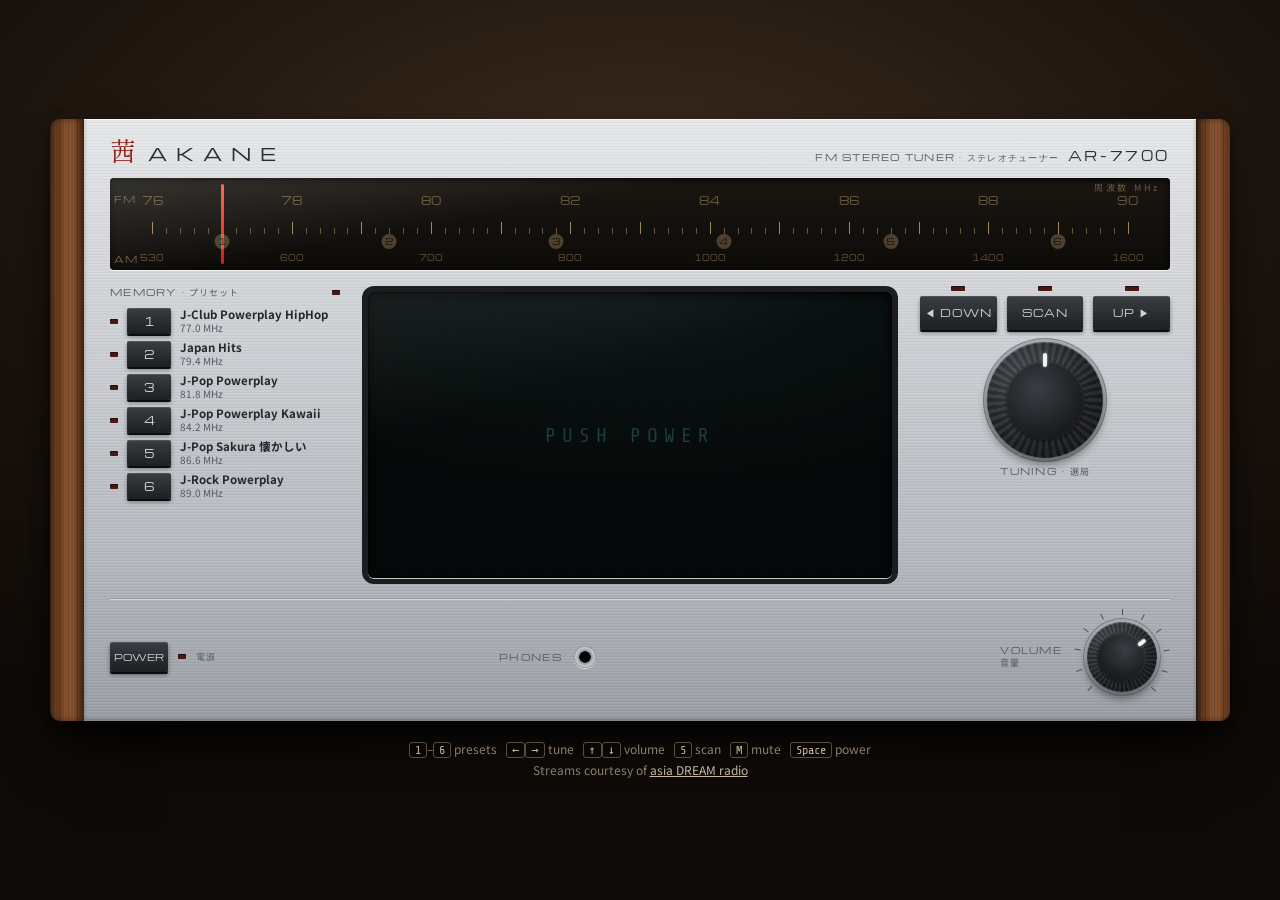
==== index.html @ 19140b1f "Akane Radio: Japanese web radio player Co-Authored-By: Claude Opus 5.5 <noreply@anthropic.com>" ====
<!doctype html>
<html lang="ja">
<head>
<meta charset="utf-8">
<meta name="viewport" content="width=device-width, initial-scale=1">
<title>茜 Akane Radio</title>
<link rel="preconnect" href="https://fonts.googleapis.com">
<link rel="preconnect" href="https://fonts.gstatic.com" crossorigin>
<link href="https://fonts.googleapis.com/css2?family=Michroma&family=Share+Tech+Mono&family=Noto+Sans+JP:wght@400;700&family=Shippori+Mincho:wght@600&display=swap" rel="stylesheet">
<style>
:root {
  --vfd: #6ff3e4;
  --vfd-dim: rgba(111, 243, 228, .13);
  --vfd-glow: 0 0 4px rgba(111, 243, 228, .85), 0 0 14px rgba(111, 243, 228, .35);
  --amber: #ffb547;
  --amber-glow: 0 0 6px rgba(255, 181, 71, .8);
  --led-red: #ff3b2f;
  --ink: #23262b;
  --ink-soft: #545a63;
  --alu-1: #d9dbde;
  --alu-2: #b7bbc1;
  --alu-3: #9a9ea5;
}
* { box-sizing: border-box; }
html, body { margin: 0; }
body {
  min-height: 100vh;
  background:
    radial-gradient(1200px 600px at 50% 20%, #3a2a1e 0%, #1b130d 55%, #0e0a07 100%);
  color: #e8e2d8;
  font-family: "Noto Sans JP", system-ui, sans-serif;
  display: flex; flex-direction: column; align-items: center; justify-content: center;
  padding: 40px 16px 28px;
  -webkit-tap-highlight-color: transparent;
}
button { font: inherit; color: inherit; }

/* ---------- Cabinet ---------- */
.receiver {
  width: 100%; max-width: 1180px;
  display: grid; grid-template-columns: 34px 1fr 34px;
  border-radius: 10px;
  box-shadow: 0 40px 60px -20px rgba(0,0,0,.8), 0 10px 18px rgba(0,0,0,.5);
}
.face, .main > *, .preset, .preset .pname { min-width: 0; }
.cheek {
  background:
    repeating-linear-gradient(90deg, rgba(0,0,0,.18) 0 1px, transparent 1px 5px, rgba(255,220,170,.05) 5px 6px, transparent 6px 9px),
    linear-gradient(90deg, #4a2a16, #7a4726 40%, #8b5530 55%, #5b331b);
}
.cheek.left  { border-radius: 10px 0 0 10px; box-shadow: inset -3px 0 6px rgba(0,0,0,.45); }
.cheek.right { border-radius: 0 10px 10px 0; box-shadow: inset 3px 0 6px rgba(0,0,0,.45); }

.face {
  position: relative;
  padding: 18px 26px 16px;
  color: var(--ink);
  background:
    repeating-linear-gradient(0deg, rgba(255,255,255,.07) 0 1px, rgba(0,0,0,.035) 1px 2px, transparent 2px 3px),
    linear-gradient(180deg, #e6e8ea 0%, var(--alu-1) 18%, var(--alu-2) 70%, var(--alu-3) 100%);
  box-shadow: inset 0 1px 0 rgba(255,255,255,.8), inset 0 -2px 4px rgba(0,0,0,.25);
}
.label { font-family: Michroma, sans-serif; font-size: 9px; letter-spacing: .14em; text-transform: uppercase; color: var(--ink-soft); }
.jp { font-family: "Noto Sans JP", sans-serif; letter-spacing: .1em; }

.top { display: flex; align-items: baseline; justify-content: space-between; gap: 16px; margin-bottom: 12px; }
.brand { display: flex; align-items: baseline; gap: 12px; }
.brand .kanji { font-family: "Shippori Mincho", serif; font-size: 26px; color: #8e1d1d; line-height: 1; }
.brand .name { font-family: Michroma, sans-serif; font-size: 18px; letter-spacing: .5em; color: #2a2d31; }
.model { text-align: right; }
.model b { font-family: Michroma, sans-serif; font-size: 13px; letter-spacing: .2em; color: #2a2d31; font-weight: 400; }

/* ---------- Analog dial (Sansui-style backlit glass) ---------- */
.dial {
  position: relative; height: 92px; border-radius: 4px; overflow: hidden;
  background: linear-gradient(180deg, #1a1712, #0d0b08);
  box-shadow: inset 0 2px 6px rgba(0,0,0,.9), 0 1px 0 rgba(255,255,255,.7);
  transition: background .8s;
}
.on .dial {
  background:
    radial-gradient(120% 140% at 50% 120%, rgba(255,190,90,.55), transparent 60%),
    linear-gradient(180deg, #4b3410, #2b1d08);
}
.dial::after { /* glass reflection */
  content: ""; position: absolute; inset: 0; pointer-events: none;
  background: linear-gradient(170deg, rgba(255,255,255,.13) 0%, rgba(255,255,255,0) 38%);
}
.scale { position: absolute; left: 4%; right: 4%; }
.scale.fm { top: 14px; height: 42px; }
.scale.am { top: 74px; height: 14px; }
.tick { position: absolute; bottom: 0; width: 1px; background: rgba(255,214,150,.35); transition: background .8s; }
.tick.major { background: rgba(255,214,150,.6); }
.num { position: absolute; top: 0; transform: translateX(-50%); font-family: Michroma, sans-serif; font-size: 11px; color: rgba(255,214,150,.35); transition: color .8s, text-shadow .8s; }
.on .num { color: #ffd896; text-shadow: 0 0 6px rgba(255,180,80,.6); }
.on .tick { background: rgba(255,214,150,.55); }
.on .tick.major { background: #ffd896; }
.scale.am .num { font-size: 8px; top: 0; }
.unit { position: absolute; left: -38px; top: 1px; font-family: Michroma, sans-serif; font-size: 9px; letter-spacing: .1em; color: rgba(255,214,150,.4); }
.on .unit { color: #ffcf80; }
.marker {
  position: absolute; bottom: 21px; transform: translateX(-50%);
  width: 15px; height: 15px; border-radius: 50%;
  font: 9px/15px Michroma, sans-serif; text-align: center;
  color: rgba(0,0,0,.7); background: rgba(255,214,150,.25); transition: background .4s;
  cursor: pointer; border: 0; padding: 0;
}
.on .marker { background: #ffcf80; }
.on .marker.active { background: #fff1d6; box-shadow: 0 0 8px #ffcf80; }
.needle {
  position: absolute; top: 6px; bottom: 6px; width: 3px; margin-left: -1.5px;
  background: linear-gradient(#ff5a3c, #d31f12); border-radius: 2px;
  box-shadow: 0 0 6px rgba(255,60,30,.0);
  transition: left 900ms cubic-bezier(.45,.05,.2,1), box-shadow .8s;
}
.on .needle { box-shadow: 0 0 10px rgba(255,60,30,.8); }
.dial-tag { position: absolute; right: 10px; top: 3px; font-size: 9px; color: rgba(255,214,150,.35); letter-spacing: .3em; }
.on .dial-tag { color: #ffcf80; }

/* ---------- Main row ---------- */
.main {
  display: grid; grid-template-columns: 230px 1fr 250px; gap: 22px;
  margin-top: 16px; align-items: stretch;
}

/* Presets (Carver-style LED column) */
.presets { display: flex; flex-direction: column; gap: 7px; }
.presets-head { display: flex; justify-content: space-between; align-items: center; margin-bottom: 2px; }
.preset { display: grid; grid-template-columns: 8px 44px 1fr; align-items: center; gap: 9px; cursor: pointer; background: none; border: 0; padding: 0; text-align: left; }
.led { width: 8px; height: 5px; border-radius: 1px; background: #4a1714; box-shadow: inset 0 1px 1px rgba(0,0,0,.6); transition: background .2s, box-shadow .2s; }
.led.lit { background: var(--led-red); box-shadow: 0 0 6px var(--led-red), 0 0 1px #fff inset; }
.led.green.lit { background: #7dff5a; box-shadow: 0 0 6px #7dff5a; }
.key {
  height: 26px; border-radius: 2px;
  background: linear-gradient(180deg, #3a3d42, #1d1f22);
  box-shadow: 0 2px 0 #0b0c0d, 0 3px 4px rgba(0,0,0,.4), inset 0 1px 0 rgba(255,255,255,.12);
  color: #cfd3d8; font: 11px/26px Michroma, sans-serif; text-align: center;
  transition: transform .06s, box-shadow .06s;
}
.preset:active .key, .key.pressed { transform: translateY(2px); box-shadow: 0 0 0 #0b0c0d, 0 1px 2px rgba(0,0,0,.4), inset 0 1px 0 rgba(255,255,255,.08); }
.preset:focus-visible .key, .key:focus-visible, .knob:focus-visible { outline: 2px solid #8e1d1d; outline-offset: 2px; }
.preset .pname { font-size: 11.5px; line-height: 1.2; color: #24272b; font-weight: 700; white-space: nowrap; overflow: hidden; text-overflow: ellipsis; }
.preset .pnow { display: block; font-weight: 400; font-size: 10px; color: var(--ink-soft); white-space: nowrap; overflow: hidden; text-overflow: ellipsis; }

/* VFD window */
.vfd {
  position: relative; border-radius: 6px; padding: 14px 16px 12px;
  background: radial-gradient(130% 100% at 50% 0%, #0c1716 0%, #050909 70%);
  box-shadow: inset 0 0 0 1px #000, inset 0 3px 10px rgba(0,0,0,.9), 0 1px 0 rgba(255,255,255,.75), 0 0 0 6px #1b1d20;
  margin: 6px;
  color: var(--vfd);
  font-family: "Share Tech Mono", "Noto Sans JP", monospace;
  display: grid; grid-template-columns: 1fr 132px; grid-template-rows: auto auto auto auto 1fr; column-gap: 16px;
  min-height: 268px; overflow: hidden;
}
.vfd::before { /* VFD mesh grid */
  content: ""; position: absolute; inset: 0; pointer-events: none; z-index: 2;
  background-image: radial-gradient(rgba(0,0,0,.35) 0.6px, transparent 0.8px);
  background-size: 3px 3px; opacity: .6;
}
.vfd::after { /* smoked glass glare */
  content: ""; position: absolute; inset: 0; pointer-events: none; z-index: 3;
  background: linear-gradient(165deg, rgba(255,255,255,.07), rgba(255,255,255,0) 35%);
}
.glow { text-shadow: var(--vfd-glow); }
.off .vfd .lit-on { opacity: 0; }
.vfd .lit-on { transition: opacity .5s; }

.freq-row { grid-column: 1; display: flex; align-items: flex-end; gap: 10px; }
.band { font-size: 18px; color: var(--amber); text-shadow: var(--amber-glow); margin-bottom: 7px; }
.freq { font-size: 54px; line-height: .9; letter-spacing: -.04em; }
.mhz { font-size: 16px; margin-bottom: 7px; }
.indicators { grid-column: 2; grid-row: 1; display: grid; grid-template-columns: 1fr 1fr; gap: 4px 8px; align-content: start; font-size: 11px; }
.ind { color: var(--vfd-dim); letter-spacing: .1em; transition: color .3s, text-shadow .3s; }
.ind.on { color: var(--vfd); text-shadow: var(--vfd-glow); }
.ind.amber.on { color: var(--amber); text-shadow: var(--amber-glow); }

.station { grid-column: 1; margin-top: 10px; font-size: 15px; color: var(--amber); text-shadow: var(--amber-glow); white-space: nowrap; overflow: hidden; text-overflow: ellipsis; }
.line { grid-column: 1; overflow: hidden; white-space: nowrap; position: relative; }
.line span { display: inline-block; padding-right: 0; }
.line.scroll span { animation: marquee var(--dur, 12s) linear infinite; padding-right: 60px; }
@keyframes marquee { 0%, 12% { transform: translateX(0); } 88%, 100% { transform: translateX(var(--dist)); } }
.artist { margin-top: 8px; font-size: 24px; line-height: 1.25; }
.title { font-size: 18px; line-height: 1.3; opacity: .9; }
.swap { animation: swap .6s ease-out; }
@keyframes swap { 0% { opacity: 0; filter: blur(2px); } 100% { opacity: 1; filter: none; } }

.art {
  grid-column: 2; grid-row: 2 / span 3; align-self: start; margin-top: 8px;
  width: 132px; height: 132px; border-radius: 3px; position: relative; overflow: hidden;
  background: #071010; box-shadow: 0 0 0 1px rgba(111,243,228,.25), 0 0 18px rgba(111,243,228,.12);
}
.art img { width: 100%; height: 100%; object-fit: cover; display: block; opacity: 0; transition: opacity .6s; filter: saturate(.92) contrast(1.02); }
.art img.show { opacity: .95; }
.art .ph { position: absolute; inset: 0; display: grid; place-items: center; font-size: 56px; color: var(--vfd-dim); }
.art .ph small { display: block; font-size: 10px; letter-spacing: .3em; text-align: center; }

.bottom-row { grid-column: 1 / span 2; align-self: end; display: grid; grid-template-columns: 1fr auto; gap: 14px; align-items: end; margin-top: 10px; }
.progress { display: flex; align-items: center; gap: 10px; font-size: 13px; }
.bar { flex: 1; height: 5px; position: relative; background: repeating-linear-gradient(90deg, var(--vfd-dim) 0 6px, transparent 6px 8px); }
.bar i { position: absolute; left: 0; top: 0; bottom: 0; width: 0; background: repeating-linear-gradient(90deg, var(--vfd) 0 6px, transparent 6px 8px); filter: drop-shadow(0 0 3px rgba(111,243,228,.8)); transition: width 1s linear; }
canvas.spectrum { width: 100%; height: 38px; display: block; margin-top: 8px; }
.signal { display: flex; flex-direction: column; align-items: flex-start; gap: 3px; font-size: 10px; letter-spacing: .1em; }
.ladder { display: flex; gap: 3px; align-items: flex-end; }
.ladder b { width: 7px; background: var(--vfd-dim); display: block; transition: background .08s; }
.ladder b.on { background: var(--vfd); box-shadow: 0 0 5px rgba(111,243,228,.8); }
.ladder b.on.hot { background: var(--amber); box-shadow: var(--amber-glow); }
.push { position: absolute; inset: 0; display: grid; place-items: center; z-index: 1; font-size: 20px; letter-spacing: .3em; color: rgba(111,243,228,.22); pointer-events: none; transition: opacity .4s; }
.on .push { opacity: 0; }
.off .push { animation: blink 2.4s steps(2) infinite; }
@keyframes blink { 50% { color: rgba(111,243,228,.08); } }

/* Controls */
.controls { display: grid; grid-template-columns: 1fr 1fr; grid-template-rows: auto 1fr; gap: 12px 14px; }
.btns { grid-column: 1 / span 2; display: grid; grid-template-columns: repeat(3, 1fr); gap: 10px; }
.sq { display: flex; flex-direction: column; gap: 5px; align-items: center; }
.sq .key { width: 100%; height: 34px; line-height: 34px; font-size: 10px; letter-spacing: .1em; cursor: pointer; border: 0; padding: 0; }
.sq .led { width: 14px; }
.knob-wrap { display: flex; flex-direction: column; align-items: center; gap: 7px; }
.knob-wrap.tune { grid-column: 1 / span 2; }
.knob {
  position: relative; border-radius: 50%; cursor: grab; touch-action: none; user-select: none;
  background: radial-gradient(circle at 35% 30%, #4b4f55, #1d1f22 60%, #0e0f11);
  box-shadow: 0 6px 10px rgba(0,0,0,.45), 0 0 0 3px #a9adb3, 0 0 0 4px #7d8187, inset 0 1px 1px rgba(255,255,255,.2);
}
.knob:active { cursor: grabbing; }
.knob .grip { position: absolute; inset: 0; border-radius: 50%; background: repeating-conic-gradient(rgba(255,255,255,.06) 0 4deg, rgba(0,0,0,.12) 4deg 8deg); }
.knob .cap { position: absolute; inset: 16%; border-radius: 50%; background: radial-gradient(circle at 40% 35%, #3a3e44, #191b1e 70%); box-shadow: inset 0 1px 2px rgba(255,255,255,.12), 0 1px 3px rgba(0,0,0,.6); }
.knob .dot { position: absolute; left: 50%; top: 9%; width: 4px; height: 12%; margin-left: -2px; border-radius: 2px; background: #f2f2f2; box-shadow: 0 0 3px rgba(255,255,255,.5); }
.knob .rot { position: absolute; inset: 0; transition: transform .08s linear; }
.knob.big { width: 116px; height: 116px; }
.knob.small { width: 70px; height: 70px; }
.vol-scale { position: relative; width: 96px; height: 96px; display: grid; place-items: center; }
.vol-scale i { position: absolute; left: 50%; top: 0; width: 1px; height: 6px; background: #4a4e55; transform-origin: 0 48px; }

/* Footer */
.bottom { display: flex; justify-content: space-between; align-items: center; gap: 16px; margin-top: 14px; padding-top: 10px; border-top: 1px solid rgba(0,0,0,.12); box-shadow: 0 1px 0 rgba(255,255,255,.5) inset; }
.power { display: flex; align-items: center; gap: 10px; cursor: pointer; background: none; border: 0; padding: 0; }
.power .key { width: 58px; height: 30px; line-height: 30px; font-size: 9px; }
.jack { width: 22px; height: 22px; border-radius: 50%; background: radial-gradient(circle, #000 35%, #8d9197 38%, #c9ccd0 60%, #8d9197 70%); box-shadow: 0 1px 0 rgba(255,255,255,.6); }
.foot-mid { display: flex; align-items: center; gap: 12px; }
.hint { margin-top: 18px; font-size: 12px; color: #8c7f6e; text-align: center; line-height: 1.7; }
.hint kbd { font-family: "Share Tech Mono", monospace; border: 1px solid #5a4d3e; border-radius: 3px; padding: 0 5px; color: #c9b9a2; }
.hint a { color: #c9b9a2; }

/* ---------- Narrow screens ---------- */
@media (max-width: 920px) {
  body { padding: 20px 10px; justify-content: flex-start; }
  .receiver { grid-template-columns: 14px 1fr 14px; }
  .face { padding: 14px 14px 12px; }
  .brand .name { font-size: 14px; letter-spacing: .3em; }
  .model .label { display: none; }
  .main { grid-template-columns: 1fr; gap: 16px; }
  .vfd { order: -1; grid-template-columns: 1fr 96px; min-height: 0; }
  .art { width: 96px; height: 96px; }
  .freq { font-size: 42px; }
  .artist { font-size: 20px; }
  .title { font-size: 16px; }
  .presets { display: grid; grid-template-columns: 1fr 1fr; gap: 8px 14px; }
  .presets-head { grid-column: 1 / -1; }
  .preset { grid-template-columns: 8px 34px 1fr; }
  .controls { grid-template-columns: 1fr 1fr 1fr; grid-template-rows: auto; align-items: center; }
  .btns { grid-column: 1 / -1; }
  .knob-wrap.tune { grid-column: auto / span 2; }
  .scale.am, .dial-tag, .unit { display: none; }
  .dial { height: 66px; }
  .num { font-size: 9px; }
  .bottom .label.wide { display: none; }
}
@media (max-width: 480px) {
  .indicators { grid-template-columns: 1fr; }
  .vfd { grid-template-columns: 1fr 78px; padding: 12px; }
  .art { width: 78px; height: 78px; }
  .freq { font-size: 36px; }
  .presets { grid-template-columns: 1fr; }
}
@media (prefers-reduced-motion: reduce) {
  .needle, .knob .rot { transition: none; }
  .line.scroll span { animation: none; }
}
</style>
</head>
<body>
<div class="receiver off" id="rx">
  <div class="cheek left"></div>
  <div class="face">
    <header class="top">
      <div class="brand"><span class="kanji">茜</span><span class="name">AKANE</span></div>
      <div class="model"><span class="label">FM Stereo Tuner · ステレオチューナー &nbsp;</span><b>AR-7700</b></div>
    </header>

    <div class="dial" id="dial">
      <div class="scale fm" id="fmScale"><span class="unit">FM</span></div>
      <div class="scale am" id="amScale"><span class="unit">AM</span></div>
      <div class="needle" id="needle" style="left:4%"></div>
      <div class="dial-tag jp">周波数 MHz</div>
    </div>

    <div class="main">
      <section class="presets" aria-label="Station presets">
        <div class="presets-head"><span class="label">Memory · <span class="jp">プリセット</span></span><span class="led green" id="memLed"></span></div>
        <div id="presetList" style="display:contents"></div>
      </section>

      <section class="vfd" aria-live="polite">
        <div class="push">PUSH POWER</div>
        <div class="freq-row lit-on">
          <span class="band">FM</span>
          <span class="freq glow" id="freq">--.-</span>
          <span class="mhz glow">MHz</span>
        </div>
        <div class="indicators lit-on">
          <span class="ind" id="indStereo">STEREO</span>
          <span class="ind" id="indTuned">TUNED</span>
          <span class="ind amber" id="indScan">SCAN</span>
          <span class="ind amber" id="indMute">MUTE</span>
        </div>
        <div class="station lit-on" id="stName">&nbsp;</div>
        <div class="line artist glow lit-on" id="artist"><span>&nbsp;</span></div>
        <div class="line title glow lit-on" id="title"><span>&nbsp;</span></div>
        <div class="art lit-on" id="art"><div class="ph glow" id="artPh"><div>♪<small>NO ART</small></div></div><img id="artImg" alt=""></div>
        <div class="bottom-row lit-on">
          <div>
            <div class="progress glow"><span id="tPos">0:00</span><span class="bar"><i id="bar"></i></span><span id="tLen">0:00</span></div>
            <canvas class="spectrum" id="spec"></canvas>
          </div>
          <div class="signal glow"><span>SIGNAL</span><div class="ladder" id="ladder"></div></div>
        </div>
      </section>

      <section class="controls">
        <div class="btns">
          <div class="sq"><span class="led" id="ledDown"></span><button class="key" id="btnDown" aria-label="Tune down">◀ DOWN</button></div>
          <div class="sq"><span class="led" id="ledScan"></span><button class="key" id="btnScan" aria-label="Auto scan">SCAN</button></div>
          <div class="sq"><span class="led" id="ledUp"></span><button class="key" id="btnUp" aria-label="Tune up">UP ▶</button></div>
        </div>
        <div class="knob-wrap tune">
          <div class="knob big" id="tuneKnob" tabindex="0" role="slider" aria-label="Tuning"><div class="rot"><div class="grip"></div><div class="cap"></div><div class="dot"></div></div></div>
          <span class="label">Tuning · <span class="jp">選局</span></span>
        </div>
      </section>
    </div>

    <footer class="bottom">
      <button class="power" id="btnPower" aria-label="Power"><span class="key">POWER</span><span class="led" id="ledPower"></span><span class="label">電源</span></button>
      <div class="foot-mid">
        <span class="label wide">Phones</span><span class="jack"></span>
        <span class="label wide" id="listeners" style="min-width:110px"></span>
      </div>
      <div class="knob-wrap" style="flex-direction:row;gap:12px">
        <span class="label">Volume<br><span class="jp">音量</span></span>
        <div class="vol-scale" id="volScale">
          <div class="knob small" id="volKnob" tabindex="0" role="slider" aria-label="Volume" aria-valuemin="0" aria-valuemax="100"><div class="rot"><div class="grip"></div><div class="cap"></div><div class="dot"></div></div></div>
        </div>
      </div>
    </footer>
  </div>
  <div class="cheek right"></div>
</div>
<p class="hint">
  <kbd>1</kbd>–<kbd>6</kbd> presets &nbsp; <kbd>←</kbd><kbd>→</kbd> tune &nbsp; <kbd>↑</kbd><kbd>↓</kbd> volume &nbsp; <kbd>S</kbd> scan &nbsp; <kbd>M</kbd> mute &nbsp; <kbd>Space</kbd> power<br>
  Streams courtesy of <a href="https://asiadreamradio.com" target="_blank" rel="noopener">asia DREAM radio</a>
</p>

<script src="stations.js"></script>
<script>
(() => {
  const STATIONS = window.STATIONS || [];
  const $ = id => document.getElementById(id);
  const rx = $("rx");

  // Japanese FM band. Stations are spread evenly across it like dial presets.
  const F_MIN = 76, F_MAX = 90;
  const freqFor = i => STATIONS.length < 2 ? 82.5
    : +(77 + i * (12 / (STATIONS.length - 1))).toFixed(1);
  const pct = f => 4 + 92 * (f - F_MIN) / (F_MAX - F_MIN);

  const store = {
    get(k, d) { try { const v = localStorage.getItem("akane." + k); return v == null ? d : JSON.parse(v); } catch { return d; } },
    set(k, v) { try { localStorage.setItem("akane." + k, JSON.stringify(v)); } catch {} },
  };

  const state = {
    power: false,
    idx: Math.min(store.get("idx", 0), Math.max(0, STATIONS.length - 1)),
    vol: store.get("vol", 0.7),
    muted: false,
    scan: false,
    tuned: false,
    meta: null,
    nowByStation: {},
  };

  /* ---------- Build the dial ---------- */
  const fm = $("fmScale"), am = $("amScale");
  for (let f = F_MIN; f <= F_MAX + 1e-6; f += 0.2) {
    const whole = Math.abs(f - Math.round(f)) < 1e-6;
    const t = document.createElement("i");
    t.className = "tick" + (whole ? " major" : "");
    t.style.left = (f - F_MIN) / (F_MAX - F_MIN) * 100 + "%";
    t.style.height = whole ? "12px" : "6px";
    fm.appendChild(t);
    if (whole && Math.round(f) % 2 === 0) {
      const n = document.createElement("span");
      n.className = "num"; n.textContent = Math.round(f);
      n.style.left = t.style.left;
      fm.appendChild(n);
    }
  }
  [530, 600, 700, 800, 1000, 1200, 1400, 1600].forEach((k, i, a) => {
    const n = document.createElement("span");
    n.className = "num"; n.textContent = k;
    n.style.left = i / (a.length - 1) * 100 + "%";
    am.appendChild(n);
  });
  STATIONS.forEach((s, i) => {
    const m = document.createElement("button");
    m.className = "marker"; m.textContent = i + 1;
    m.title = s.name;
    m.style.left = pct(freqFor(i)) + "%";
    m.addEventListener("click", () => tune(i));
    $("dial").appendChild(m);
  });

  /* ---------- Presets ---------- */
  const presetEls = STATIONS.map((s, i) => {
    const b = document.createElement("button");
    b.className = "preset";
    b.innerHTML = `<span class="led"></span><span class="key">${i + 1}</span><span class="pname"></span>`;
    const name = document.createElement("span");
    name.textContent = s.name;
    const now = document.createElement("span");
    now.className = "pnow"; now.textContent = freqFor(i).toFixed(1) + " MHz";
    b.querySelector(".pname").append(name, now);
    b.addEventListener("click", () => tune(i));
    $("presetList").appendChild(b);
    return { b, led: b.querySelector(".led"), now };
  });

  /* ---------- Signal ladder ---------- */
  const LADDER = 8;
  const rungs = Array.from({ length: LADDER }, (_, i) => {
    const r = document.createElement("b");
    r.style.height = 5 + i * 3 + "px";
    $("ladder").appendChild(r);
    return r;
  });

  /* ---------- Volume scale ticks ---------- */
  for (let i = 0; i <= 10; i++) {
    const t = document.createElement("i");
    t.style.transform = `rotate(${-135 + i * 27}deg)`;
    $("volScale").appendChild(t);
  }

  /* ---------- Audio ---------- */
  // Streams send Access-Control-Allow-Origin: *, so the element can feed Web Audio
  // (real spectrum + level meter). If CORS ever breaks we fall back to a plain element.
  let audio, ctx, master, analyser, noiseGain, plain = false, everPlayed = false;
  let loadTimer, staticTimer;

  function makeAudio(withCors) {
    const a = new Audio();
    if (withCors) a.crossOrigin = "anonymous";
    a.preload = "none";
    a.addEventListener("playing", () => { everPlayed = true; setTuned(true); stopStatic(); });
    a.addEventListener("waiting", () => setTuned(false));
    a.addEventListener("error", onAudioError);
    return a;
  }
  audio = makeAudio(true);

  function ensureGraph() {
    if (ctx) { if (ctx.state === "suspended") ctx.resume(); return; }
    try {
      ctx = new (window.AudioContext || window.webkitAudioContext)();
      master = ctx.createGain();
      master.connect(ctx.destination);
      analyser = ctx.createAnalyser();
      analyser.fftSize = 512;
      analyser.smoothingTimeConstant = 0.78;
      if (!plain) {
        const src = ctx.createMediaElementSource(audio);
        src.connect(analyser);
        analyser.connect(master);
      }
      // Tuning static: looped white noise through a band-pass, like between stations.
      const len = ctx.sampleRate * 2;
      const buf = ctx.createBuffer(1, len, ctx.sampleRate);
      const d = buf.getChannelData(0);
      for (let i = 0; i < len; i++) d[i] = Math.random() * 2 - 1;
      const noise = ctx.createBufferSource();
      noise.buffer = buf; noise.loop = true;
      const bp = ctx.createBiquadFilter();
      bp.type = "bandpass"; bp.frequency.value = 2200; bp.Q.value = 0.5;
      noiseGain = ctx.createGain(); noiseGain.gain.value = 0;
      noise.connect(bp); bp.connect(noiseGain); noiseGain.connect(master);
      noise.start();
      applyVolume();
    } catch (e) {
      console.warn("Web Audio unavailable", e);
      ctx = null; plain = true;
    }
  }

  function onAudioError() {
    if (!state.power || !audio.getAttribute("src")) return;
    if (!plain && !everPlayed) {
      // Most likely a CORS problem: retry without Web Audio routing.
      console.warn("Stream failed with CORS; retrying in plain mode");
      plain = true;
      audio.removeAttribute("src");
      audio = makeAudio(false);
      applyVolume();
      loadStream();
      return;
    }
    setTuned(false);
    clearTimeout(loadTimer);
    loadTimer = setTimeout(loadStream, 4000); // stream dropped; try again
  }

  function applyVolume() {
    const v = state.muted ? 0 : state.vol * state.vol; // perceptual curve
    if (master) master.gain.setTargetAtTime(plain ? (state.muted ? 0 : 1) : v, ctx.currentTime, 0.03);
    audio.volume = plain ? v : 1;
    $("indMute").classList.toggle("on", state.muted);
  }

  function startStatic() {
    if (!noiseGain) return;
    clearTimeout(staticTimer);
    noiseGain.gain.setTargetAtTime(0.16, ctx.currentTime, 0.02);
    staticTimer = setTimeout(stopStatic, 3000); // never hiss forever on a slow stream
  }
  function stopStatic() {
    if (!noiseGain) return;
    clearTimeout(staticTimer);
    noiseGain.gain.setTargetAtTime(0, ctx.currentTime, 0.12);
  }

  function loadStream() {
    if (!state.power) return;
    const s = STATIONS[state.idx];
    audio.src = s.stream + (s.stream.includes("?") ? "&" : "?") + "nocache=" + Date.now();
    audio.play().catch(err => {
      if (err.name === "NotAllowedError") setPower(false); // autoplay blocked: wait for a click
    });
  }

  function setTuned(on) {
    state.tuned = on;
    $("indTuned").classList.toggle("on", on && state.power);
    $("indStereo").classList.toggle("on", on && state.power);
  }

  /* ---------- Tuning ---------- */
  function tune(i, { fromScan = false } = {}) {
    if (!STATIONS.length) return;
    if (!fromScan && state.scan) setScan(false);
    state.idx = (i + STATIONS.length) % STATIONS.length;
    store.set("idx", state.idx);
    if (!state.power) { setPower(true); return; }
    renderStation();
    setTuned(false);
    ensureGraph();
    startStatic();
    // Debounce so spinning the knob doesn't open a connection per click.
    clearTimeout(loadTimer);
    loadTimer = setTimeout(loadStream, 280);
    refreshMeta();
  }
  const step = d => tune(state.idx + d);

  function renderStation() {
    const s = STATIONS[state.idx];
    const f = freqFor(state.idx);
    $("needle").style.left = pct(f) + "%";
    $("freq").textContent = f.toFixed(1);
    $("stName").textContent = s.name;
    presetEls.forEach((p, i) => p.led.classList.toggle("lit", state.power && i === state.idx));
    document.querySelectorAll(".marker").forEach((m, i) => m.classList.toggle("active", i === state.idx));
    const cached = state.nowByStation[state.idx];
    showMeta(cached || null, true);
  }

  function setPower(on) {
    state.power = on;
    rx.classList.toggle("on", on);
    rx.classList.toggle("off", !on);
    $("ledPower").classList.toggle("lit", on);
    if (on) {
      ensureGraph();
      renderStation();
      startStatic();
      loadStream();
      refreshMeta();
      refreshAll();
    } else {
      setScan(false);
      clearTimeout(loadTimer);
      stopStatic();
      audio.pause();
      audio.removeAttribute("src");
      audio.load();
      setTuned(false);
      presetEls.forEach(p => p.led.classList.remove("lit"));
      document.title = "茜 Akane Radio";
      if ("mediaSession" in navigator) navigator.mediaSession.playbackState = "paused";
    }
  }

  // SCAN: hop to the next station every few seconds, like auto-tuning.
  let scanTimer;
  function setScan(on) {
    state.scan = on;
    $("ledScan").classList.toggle("lit", on);
    $("indScan").classList.toggle("on", on);
    clearInterval(scanTimer);
    if (on) {
      if (!state.power) setPower(true);
      scanTimer = setInterval(() => tune(state.idx + 1, { fromScan: true }), 10000);
    }
  }

  /* ---------- Now playing ---------- */
  async function fetchNow(i) {
    const s = STATIONS[i];
    if (!s.api || s.serverId == null) return null;
    const r = await fetch(`${s.api}/history/?limit=1&offset=0&server=${s.serverId}`, { cache: "no-store" });
    if (!r.ok) throw new Error(r.status);
    const t = (await r.json()).results?.[0];
    if (!t) return null;
    let artist = t.author, title = t.title;
    if ((!artist || !title) && t.metadata) [artist, title] = t.metadata.split(" - ").concat([""]);
    const art = t.img_medium_url || t.img_url;
    return {
      key: t.metadata || `${artist}|${title}`,
      artist: artist || "", title: title || "",
      art: art && !/default_track_img/.test(art) ? art : null,
      ts: t.ts, len: t.length, listeners: t.n_listeners,
    };
  }

  async function refreshMeta() {
    const i = state.idx;
    try {
      const m = await fetchNow(i);
      state.nowByStation[i] = m;
      updatePresetCaption(i);
      if (i === state.idx) showMeta(m);
    } catch (e) { console.warn("metadata", e); }
  }

  async function refreshAll() {
    await Promise.all(STATIONS.map(async (_, i) => {
      try { state.nowByStation[i] = await fetchNow(i); updatePresetCaption(i); } catch {}
    }));
  }
  function updatePresetCaption(i) {
    const m = state.nowByStation[i];
    presetEls[i].now.textContent = m ? `${m.artist} – ${m.title}` : freqFor(i).toFixed(1) + " MHz";
    presetEls[i].b.title = m ? `${STATIONS[i].name}\n${m.artist} – ${m.title}` : STATIONS[i].name;
  }

  function setLine(el, text, animate) {
    const span = el.querySelector("span");
    if (span.textContent === text && !animate) return;
    span.textContent = text || " ";
    el.classList.remove("scroll", "swap");
    void el.offsetWidth;
    if (animate) el.classList.add("swap");
    requestAnimationFrame(() => {
      const over = span.scrollWidth - el.clientWidth;
      if (over > 4) {
        el.style.setProperty("--dist", -(over + 20) + "px");
        el.style.setProperty("--dur", Math.max(8, over / 25) + "s");
        el.classList.add("scroll");
      }
    });
  }

  function showMeta(m, force) {
    const prevKey = state.meta && state.meta.key;
    state.meta = m;
    const changed = force || !m || m.key !== prevKey;
    if (changed) {
      setLine($("artist"), m ? m.artist : "", true);
      setLine($("title"), m ? m.title : "", true);
      const img = $("artImg");
      img.classList.remove("show");
      $("artPh").style.display = "";
      if (m && m.art) {
        const src = m.art;
        img.onload = () => { if (state.meta && state.meta.art === src) { img.classList.add("show"); $("artPh").style.display = "none"; } };
        img.src = src;
      }
      updateMediaSession();
    }
    $("listeners").textContent = m && m.listeners ? `${m.listeners} listening` : "";
    tickProgress();
  }

  const fmt = ms => { const s = Math.max(0, Math.floor(ms / 1000)); return `${Math.floor(s / 60)}:${String(s % 60).padStart(2, "0")}`; };
  function tickProgress() {
    const m = state.meta;
    if (!m || !m.len) { $("bar").style.width = "0"; $("tPos").textContent = "-:--"; $("tLen").textContent = "-:--"; return; }
    const pos = Math.min(Date.now() - m.ts, m.len);
    $("bar").style.width = (pos / m.len * 100) + "%";
    $("tPos").textContent = fmt(pos);
    $("tLen").textContent = fmt(m.len);
  }

  function updateMediaSession() {
    const s = STATIONS[state.idx], m = state.meta;
    if (state.power) document.title = m ? `♪ ${m.artist} – ${m.title} · ${s.name}` : `${s.name} · 茜 Akane Radio`;
    if (!("mediaSession" in navigator)) return;
    navigator.mediaSession.metadata = new MediaMetadata({
      title: m ? m.title : s.name,
      artist: m ? m.artist : "asia DREAM radio",
      album: `${s.name} · FM ${freqFor(state.idx).toFixed(1)}`,
      artwork: m && m.art ? [{ src: m.art, sizes: "300x300", type: "image/jpeg" }] : [],
    });
    navigator.mediaSession.playbackState = state.power ? "playing" : "paused";
  }
  if ("mediaSession" in navigator) {
    const ms = navigator.mediaSession;
    ms.setActionHandler("play", () => setPower(true));
    ms.setActionHandler("pause", () => setPower(false));
    ms.setActionHandler("stop", () => setPower(false));
    ms.setActionHandler("nexttrack", () => step(1));
    ms.setActionHandler("previoustrack", () => step(-1));
  }

  // Poll the current station often (and sooner when a track should have ended),
  // the other presets occasionally for their captions.
  setInterval(() => {
    if (!state.power) return;
    tickProgress();
  }, 1000);
  let lastPoll = 0;
  setInterval(() => {
    if (!state.power) return;
    const m = state.meta;
    const overdue = m && m.len && Date.now() - m.ts > m.len;
    if (Date.now() - lastPoll > (overdue ? 4000 : 12000)) { lastPoll = Date.now(); refreshMeta(); }
  }, 1000);
  setInterval(() => { if (state.power && !document.hidden) refreshAll(); }, 60000);

  /* ---------- Spectrum + signal meter ---------- */
  const cv = $("spec"), g = cv.getContext("2d");
  let freqData, timeData, fakePhase = 0;
  function draw() {
    requestAnimationFrame(draw);
    const dpr = window.devicePixelRatio || 1;
    const w = cv.clientWidth, h = cv.clientHeight;
    if (cv.width !== Math.round(w * dpr)) { cv.width = Math.round(w * dpr); cv.height = Math.round(h * dpr); }
    g.setTransform(dpr, 0, 0, dpr, 0, 0);
    g.clearRect(0, 0, w, h);
    const BARS = Math.max(16, Math.floor(w / 9));
    const live = state.power && state.tuned && !audio.paused;
    let levels = new Array(BARS).fill(0), rms = 0;
    if (live && analyser && !plain) {
      freqData = freqData || new Uint8Array(analyser.frequencyBinCount);
      timeData = timeData || new Uint8Array(analyser.fftSize);
      analyser.getByteFrequencyData(freqData);
      analyser.getByteTimeDomainData(timeData);
      // Log-spaced bins so bass doesn't hog the display.
      const n = freqData.length;
      for (let b = 0; b < BARS; b++) {
        const lo = Math.floor(Math.pow(n * 0.7, b / BARS)), hi = Math.max(lo + 1, Math.floor(Math.pow(n * 0.7, (b + 1) / BARS)));
        let sum = 0; for (let k = lo; k < hi; k++) sum += freqData[k];
        levels[b] = sum / (hi - lo) / 255;
      }
      let acc = 0; for (const v of timeData) { const x = (v - 128) / 128; acc += x * x; }
      rms = Math.min(1, Math.sqrt(acc / timeData.length) * 5);
    } else if (live) {
      fakePhase += 0.08; // plain mode: no analyser, so animate tastefully
      for (let b = 0; b < BARS; b++) levels[b] = 0.25 + 0.25 * Math.sin(fakePhase + b * 0.6) * Math.sin(fakePhase * 0.37 + b);
      rms = 0.6 + 0.2 * Math.sin(fakePhase);
    }
    const bw = w / BARS, seg = 3, gap = 1;
    for (let b = 0; b < BARS; b++) {
      const x = b * bw + 1;
      const segs = Math.floor(h / (seg + gap));
      const litN = Math.round(levels[b] * segs);
      for (let s = 0; s < segs; s++) {
        const y = h - (s + 1) * (seg + gap);
        const on = s < litN && state.power;
        g.fillStyle = on ? "#6ff3e4" : "rgba(111,243,228,.09)";
        g.shadowColor = on ? "rgba(111,243,228,.8)" : "transparent";
        g.shadowBlur = on ? 4 : 0;
        g.fillRect(x, y, bw - 3, seg);
      }
    }
    const litR = !state.power ? 0 : state.tuned ? Math.max(2, Math.round(rms * LADDER)) : 1;
    rungs.forEach((r, i) => { r.classList.toggle("on", i < litR); r.classList.toggle("hot", i >= LADDER - 2); });
  }
  requestAnimationFrame(draw);

  /* ---------- Knobs ---------- */
  function knob(el, { onDrag, onWheel, onKey }) {
    let last = null;
    el.addEventListener("pointerdown", e => { el.setPointerCapture(e.pointerId); last = { x: e.clientX, y: e.clientY }; e.preventDefault(); });
    el.addEventListener("pointermove", e => {
      if (!last) return;
      const d = (e.clientX - last.x) - (e.clientY - last.y);
      last = { x: e.clientX, y: e.clientY };
      onDrag(d);
    });
    const end = () => { last = null; };
    el.addEventListener("pointerup", end);
    el.addEventListener("pointercancel", end);
    el.addEventListener("wheel", e => { e.preventDefault(); onWheel(e.deltaY < 0 ? 1 : -1); }, { passive: false });
    el.addEventListener("keydown", e => { if (onKey(e)) { e.preventDefault(); e.stopPropagation(); } });
  }

  // Tuning knob: free spinning; every 45px of drag (or a wheel notch) moves one station.
  const tuneRot = $("tuneKnob").querySelector(".rot");
  let tuneAngle = 0, tuneAcc = 0, wheelAt = 0;
  const spin = deg => { tuneAngle += deg; tuneRot.style.transform = `rotate(${tuneAngle}deg)`; };
  knob($("tuneKnob"), {
    onDrag(d) {
      spin(d * 1.4);
      tuneAcc += d;
      if (Math.abs(tuneAcc) >= 45) { step(Math.sign(tuneAcc)); tuneAcc = 0; }
    },
    onWheel(dir) {
      if (Date.now() - wheelAt < 160) return;
      wheelAt = Date.now(); spin(dir * 40); step(dir);
    },
    onKey(e) {
      const d = { ArrowRight: 1, ArrowUp: 1, ArrowLeft: -1, ArrowDown: -1 }[e.key];
      if (!d) return false;
      spin(d * 40); step(d); return true;
    },
  });

  const volRot = $("volKnob").querySelector(".rot");
  function setVol(v) {
    state.vol = Math.min(1, Math.max(0, v));
    if (state.muted && v > 0) state.muted = false;
    store.set("vol", state.vol);
    volRot.style.transform = `rotate(${-135 + 270 * state.vol}deg)`;
    $("volKnob").setAttribute("aria-valuenow", Math.round(state.vol * 100));
    applyVolume();
  }
  knob($("volKnob"), {
    onDrag: d => setVol(state.vol + d / 200),
    onWheel: dir => setVol(state.vol + dir * 0.05),
    onKey(e) {
      const d = { ArrowRight: 1, ArrowUp: 1, ArrowLeft: -1, ArrowDown: -1 }[e.key];
      if (!d) return false;
      setVol(state.vol + d * 0.05); return true;
    },
  });
  setVol(state.vol);

  /* ---------- Buttons + keyboard ---------- */
  const flash = id => { const l = $(id); l.classList.add("lit"); setTimeout(() => l.classList.remove("lit"), 180); };
  $("btnUp").addEventListener("click", () => { flash("ledUp"); step(1); });
  $("btnDown").addEventListener("click", () => { flash("ledDown"); step(-1); });
  $("btnScan").addEventListener("click", () => setScan(!state.scan));
  $("btnPower").addEventListener("click", () => setPower(!state.power));

  const press = el => { el.classList.add("pressed"); setTimeout(() => el.classList.remove("pressed"), 120); };
  document.addEventListener("keydown", e => {
    if (e.metaKey || e.ctrlKey || e.altKey) return;
    const n = parseInt(e.key, 10);
    if (n >= 1 && n <= STATIONS.length) { press(presetEls[n - 1].b.querySelector(".key")); tune(n - 1); return; }
    switch (e.key) {
      case "ArrowRight": flash("ledUp"); spin(40); step(1); break;
      case "ArrowLeft": flash("ledDown"); spin(-40); step(-1); break;
      case "ArrowUp": setVol(state.vol + 0.05); break;
      case "ArrowDown": setVol(state.vol - 0.05); break;
      case "s": case "S": setScan(!state.scan); break;
      case "m": case "M": state.muted = !state.muted; applyVolume(); break;
      case " ": if (e.target.tagName === "BUTTON") return; setPower(!state.power); break;
      default: return;
    }
    e.preventDefault();
  });

  /* ---------- Init ---------- */
  if (!STATIONS.length) {
    $("stName").textContent = "NO STATIONS — run resolve_stations.py";
  } else {
    renderStation();
    $("freq").textContent = freqFor(state.idx).toFixed(1);
    refreshAll(); // fill preset captions even while off
  }
})();
</script>
</body>
</html>
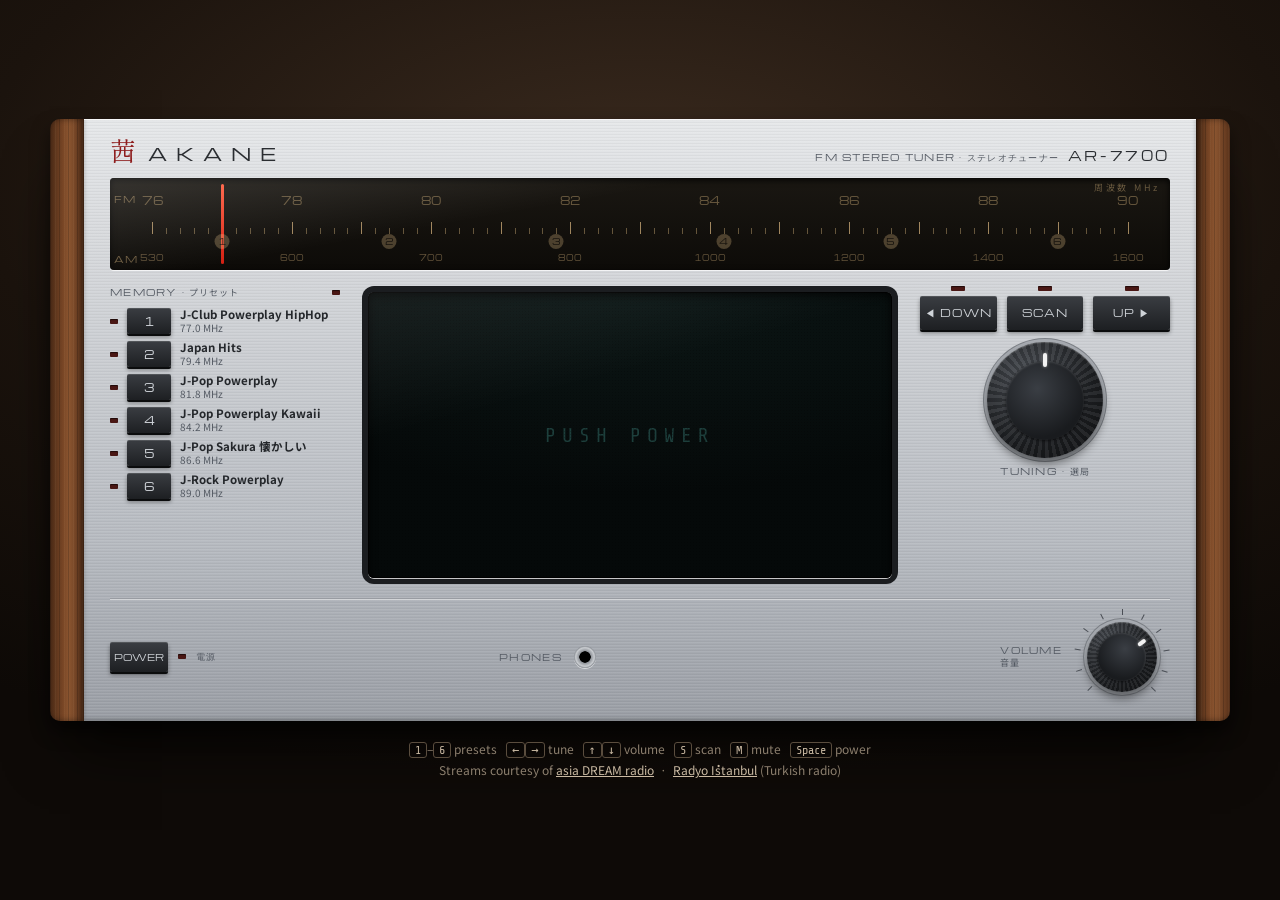
==== commit 1a2983e6: "Add Radyo İstanbul, a Turkish version of the player Plays the six İstanbul FM channels (HLS via hls." ====
--- a/index.html
+++ b/index.html
@@ -359,7 +359,7 @@
 </div>
 <p class="hint">
   <kbd>1</kbd>–<kbd>6</kbd> presets &nbsp; <kbd>←</kbd><kbd>→</kbd> tune &nbsp; <kbd>↑</kbd><kbd>↓</kbd> volume &nbsp; <kbd>S</kbd> scan &nbsp; <kbd>M</kbd> mute &nbsp; <kbd>Space</kbd> power<br>
-  Streams courtesy of <a href="https://asiadreamradio.com" target="_blank" rel="noopener">asia DREAM radio</a>
+  Streams courtesy of <a href="https://asiadreamradio.com" target="_blank" rel="noopener">asia DREAM radio</a> &nbsp;·&nbsp; <a href="istanbul/">Radyo İstanbul</a> (Turkish radio)
 </p>
 
 <script src="stations.js"></script>
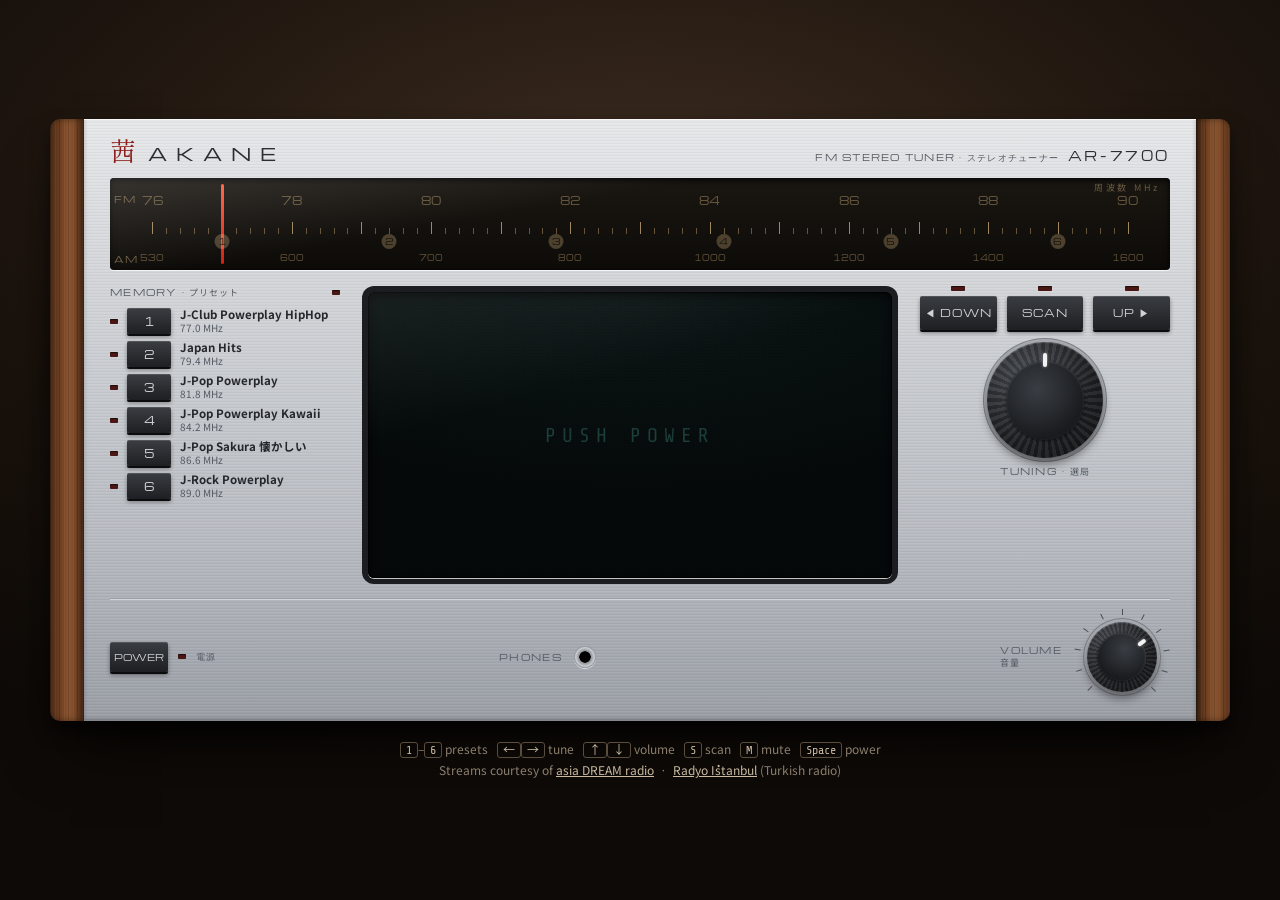
==== commit 37d32e8c: "Merge both radios into one shared player player/radio.css and player/radio.js now hold the receiver," ====
--- a/index.html
+++ b/index.html
@@ -7,889 +7,45 @@
 <link rel="preconnect" href="https://fonts.googleapis.com">
 <link rel="preconnect" href="https://fonts.gstatic.com" crossorigin>
 <link href="https://fonts.googleapis.com/css2?family=Michroma&family=Share+Tech+Mono&family=Noto+Sans+JP:wght@400;700&family=Shippori+Mincho:wght@600&display=swap" rel="stylesheet">
+<link rel="stylesheet" href="player/radio.css">
 <style>
 :root {
-  --vfd: #6ff3e4;
-  --vfd-dim: rgba(111, 243, 228, .13);
-  --vfd-glow: 0 0 4px rgba(111, 243, 228, .85), 0 0 14px rgba(111, 243, 228, .35);
-  --amber: #ffb547;
-  --amber-glow: 0 0 6px rgba(255, 181, 71, .8);
-  --led-red: #ff3b2f;
-  --ink: #23262b;
-  --ink-soft: #545a63;
-  --alu-1: #d9dbde;
-  --alu-2: #b7bbc1;
-  --alu-3: #9a9ea5;
-}
-* { box-sizing: border-box; }
-html, body { margin: 0; }
-body {
-  min-height: 100vh;
-  background:
-    radial-gradient(1200px 600px at 50% 20%, #3a2a1e 0%, #1b130d 55%, #0e0a07 100%);
-  color: #e8e2d8;
-  font-family: "Noto Sans JP", system-ui, sans-serif;
-  display: flex; flex-direction: column; align-items: center; justify-content: center;
-  padding: 40px 16px 28px;
-  -webkit-tap-highlight-color: transparent;
-}
-button { font: inherit; color: inherit; }
-
-/* ---------- Cabinet ---------- */
-.receiver {
-  width: 100%; max-width: 1180px;
-  display: grid; grid-template-columns: 34px 1fr 34px;
-  border-radius: 10px;
-  box-shadow: 0 40px 60px -20px rgba(0,0,0,.8), 0 10px 18px rgba(0,0,0,.5);
-}
-.face, .main > *, .preset, .preset .pname { min-width: 0; }
-.cheek {
-  background:
-    repeating-linear-gradient(90deg, rgba(0,0,0,.18) 0 1px, transparent 1px 5px, rgba(255,220,170,.05) 5px 6px, transparent 6px 9px),
-    linear-gradient(90deg, #4a2a16, #7a4726 40%, #8b5530 55%, #5b331b);
-}
-.cheek.left  { border-radius: 10px 0 0 10px; box-shadow: inset -3px 0 6px rgba(0,0,0,.45); }
-.cheek.right { border-radius: 0 10px 10px 0; box-shadow: inset 3px 0 6px rgba(0,0,0,.45); }
-
-.face {
-  position: relative;
-  padding: 18px 26px 16px;
-  color: var(--ink);
-  background:
-    repeating-linear-gradient(0deg, rgba(255,255,255,.07) 0 1px, rgba(0,0,0,.035) 1px 2px, transparent 2px 3px),
-    linear-gradient(180deg, #e6e8ea 0%, var(--alu-1) 18%, var(--alu-2) 70%, var(--alu-3) 100%);
-  box-shadow: inset 0 1px 0 rgba(255,255,255,.8), inset 0 -2px 4px rgba(0,0,0,.25);
-}
-.label { font-family: Michroma, sans-serif; font-size: 9px; letter-spacing: .14em; text-transform: uppercase; color: var(--ink-soft); }
-.jp { font-family: "Noto Sans JP", sans-serif; letter-spacing: .1em; }
-
-.top { display: flex; align-items: baseline; justify-content: space-between; gap: 16px; margin-bottom: 12px; }
-.brand { display: flex; align-items: baseline; gap: 12px; }
-.brand .kanji { font-family: "Shippori Mincho", serif; font-size: 26px; color: #8e1d1d; line-height: 1; }
-.brand .name { font-family: Michroma, sans-serif; font-size: 18px; letter-spacing: .5em; color: #2a2d31; }
-.model { text-align: right; }
-.model b { font-family: Michroma, sans-serif; font-size: 13px; letter-spacing: .2em; color: #2a2d31; font-weight: 400; }
-
-/* ---------- Analog dial (Sansui-style backlit glass) ---------- */
-.dial {
-  position: relative; height: 92px; border-radius: 4px; overflow: hidden;
-  background: linear-gradient(180deg, #1a1712, #0d0b08);
-  box-shadow: inset 0 2px 6px rgba(0,0,0,.9), 0 1px 0 rgba(255,255,255,.7);
-  transition: background .8s;
-}
-.on .dial {
-  background:
-    radial-gradient(120% 140% at 50% 120%, rgba(255,190,90,.55), transparent 60%),
-    linear-gradient(180deg, #4b3410, #2b1d08);
-}
-.dial::after { /* glass reflection */
-  content: ""; position: absolute; inset: 0; pointer-events: none;
-  background: linear-gradient(170deg, rgba(255,255,255,.13) 0%, rgba(255,255,255,0) 38%);
-}
-.scale { position: absolute; left: 4%; right: 4%; }
-.scale.fm { top: 14px; height: 42px; }
-.scale.am { top: 74px; height: 14px; }
-.tick { position: absolute; bottom: 0; width: 1px; background: rgba(255,214,150,.35); transition: background .8s; }
-.tick.major { background: rgba(255,214,150,.6); }
-.num { position: absolute; top: 0; transform: translateX(-50%); font-family: Michroma, sans-serif; font-size: 11px; color: rgba(255,214,150,.35); transition: color .8s, text-shadow .8s; }
-.on .num { color: #ffd896; text-shadow: 0 0 6px rgba(255,180,80,.6); }
-.on .tick { background: rgba(255,214,150,.55); }
-.on .tick.major { background: #ffd896; }
-.scale.am .num { font-size: 8px; top: 0; }
-.unit { position: absolute; left: -38px; top: 1px; font-family: Michroma, sans-serif; font-size: 9px; letter-spacing: .1em; color: rgba(255,214,150,.4); }
-.on .unit { color: #ffcf80; }
-.marker {
-  position: absolute; bottom: 21px; transform: translateX(-50%);
-  width: 15px; height: 15px; border-radius: 50%;
-  font: 9px/15px Michroma, sans-serif; text-align: center;
-  color: rgba(0,0,0,.7); background: rgba(255,214,150,.25); transition: background .4s;
-  cursor: pointer; border: 0; padding: 0;
-}
-.on .marker { background: #ffcf80; }
-.on .marker.active { background: #fff1d6; box-shadow: 0 0 8px #ffcf80; }
-.needle {
-  position: absolute; top: 6px; bottom: 6px; width: 3px; margin-left: -1.5px;
-  background: linear-gradient(#ff5a3c, #d31f12); border-radius: 2px;
-  box-shadow: 0 0 6px rgba(255,60,30,.0);
-  transition: left 900ms cubic-bezier(.45,.05,.2,1), box-shadow .8s;
-}
-.on .needle { box-shadow: 0 0 10px rgba(255,60,30,.8); }
-.dial-tag { position: absolute; right: 10px; top: 3px; font-size: 9px; color: rgba(255,214,150,.35); letter-spacing: .3em; }
-.on .dial-tag { color: #ffcf80; }
-
-/* ---------- Main row ---------- */
-.main {
-  display: grid; grid-template-columns: 230px 1fr 250px; gap: 22px;
-  margin-top: 16px; align-items: stretch;
-}
-
-/* Presets (Carver-style LED column) */
-.presets { display: flex; flex-direction: column; gap: 7px; }
-.presets-head { display: flex; justify-content: space-between; align-items: center; margin-bottom: 2px; }
-.preset { display: grid; grid-template-columns: 8px 44px 1fr; align-items: center; gap: 9px; cursor: pointer; background: none; border: 0; padding: 0; text-align: left; }
-.led { width: 8px; height: 5px; border-radius: 1px; background: #4a1714; box-shadow: inset 0 1px 1px rgba(0,0,0,.6); transition: background .2s, box-shadow .2s; }
-.led.lit { background: var(--led-red); box-shadow: 0 0 6px var(--led-red), 0 0 1px #fff inset; }
-.led.green.lit { background: #7dff5a; box-shadow: 0 0 6px #7dff5a; }
-.key {
-  height: 26px; border-radius: 2px;
-  background: linear-gradient(180deg, #3a3d42, #1d1f22);
-  box-shadow: 0 2px 0 #0b0c0d, 0 3px 4px rgba(0,0,0,.4), inset 0 1px 0 rgba(255,255,255,.12);
-  color: #cfd3d8; font: 11px/26px Michroma, sans-serif; text-align: center;
-  transition: transform .06s, box-shadow .06s;
-}
-.preset:active .key, .key.pressed { transform: translateY(2px); box-shadow: 0 0 0 #0b0c0d, 0 1px 2px rgba(0,0,0,.4), inset 0 1px 0 rgba(255,255,255,.08); }
-.preset:focus-visible .key, .key:focus-visible, .knob:focus-visible { outline: 2px solid #8e1d1d; outline-offset: 2px; }
-.preset .pname { font-size: 11.5px; line-height: 1.2; color: #24272b; font-weight: 700; white-space: nowrap; overflow: hidden; text-overflow: ellipsis; }
-.preset .pnow { display: block; font-weight: 400; font-size: 10px; color: var(--ink-soft); white-space: nowrap; overflow: hidden; text-overflow: ellipsis; }
-
-/* VFD window */
-.vfd {
-  position: relative; border-radius: 6px; padding: 14px 16px 12px;
-  background: radial-gradient(130% 100% at 50% 0%, #0c1716 0%, #050909 70%);
-  box-shadow: inset 0 0 0 1px #000, inset 0 3px 10px rgba(0,0,0,.9), 0 1px 0 rgba(255,255,255,.75), 0 0 0 6px #1b1d20;
-  margin: 6px;
-  color: var(--vfd);
-  font-family: "Share Tech Mono", "Noto Sans JP", monospace;
-  display: grid; grid-template-columns: 1fr 132px; grid-template-rows: auto auto auto auto 1fr; column-gap: 16px;
-  min-height: 268px; overflow: hidden;
-}
-.vfd::before { /* VFD mesh grid */
-  content: ""; position: absolute; inset: 0; pointer-events: none; z-index: 2;
-  background-image: radial-gradient(rgba(0,0,0,.35) 0.6px, transparent 0.8px);
-  background-size: 3px 3px; opacity: .6;
-}
-.vfd::after { /* smoked glass glare */
-  content: ""; position: absolute; inset: 0; pointer-events: none; z-index: 3;
-  background: linear-gradient(165deg, rgba(255,255,255,.07), rgba(255,255,255,0) 35%);
-}
-.glow { text-shadow: var(--vfd-glow); }
-.off .vfd .lit-on { opacity: 0; }
-.vfd .lit-on { transition: opacity .5s; }
-
-.freq-row { grid-column: 1; display: flex; align-items: flex-end; gap: 10px; }
-.band { font-size: 18px; color: var(--amber); text-shadow: var(--amber-glow); margin-bottom: 7px; }
-.freq { font-size: 54px; line-height: .9; letter-spacing: -.04em; }
-.mhz { font-size: 16px; margin-bottom: 7px; }
-.indicators { grid-column: 2; grid-row: 1; display: grid; grid-template-columns: 1fr 1fr; gap: 4px 8px; align-content: start; font-size: 11px; }
-.ind { color: var(--vfd-dim); letter-spacing: .1em; transition: color .3s, text-shadow .3s; }
-.ind.on { color: var(--vfd); text-shadow: var(--vfd-glow); }
-.ind.amber.on { color: var(--amber); text-shadow: var(--amber-glow); }
-
-.station { grid-column: 1; margin-top: 10px; font-size: 15px; color: var(--amber); text-shadow: var(--amber-glow); white-space: nowrap; overflow: hidden; text-overflow: ellipsis; }
-.line { grid-column: 1; overflow: hidden; white-space: nowrap; position: relative; }
-.line span { display: inline-block; padding-right: 0; }
-.line.scroll span { animation: marquee var(--dur, 12s) linear infinite; padding-right: 60px; }
-@keyframes marquee { 0%, 12% { transform: translateX(0); } 88%, 100% { transform: translateX(var(--dist)); } }
-.artist { margin-top: 8px; font-size: 24px; line-height: 1.25; }
-.title { font-size: 18px; line-height: 1.3; opacity: .9; }
-.swap { animation: swap .6s ease-out; }
-@keyframes swap { 0% { opacity: 0; filter: blur(2px); } 100% { opacity: 1; filter: none; } }
-
-.art {
-  grid-column: 2; grid-row: 2 / span 3; align-self: start; margin-top: 8px;
-  width: 132px; height: 132px; border-radius: 3px; position: relative; overflow: hidden;
-  background: #071010; box-shadow: 0 0 0 1px rgba(111,243,228,.25), 0 0 18px rgba(111,243,228,.12);
-}
-.art img { width: 100%; height: 100%; object-fit: cover; display: block; opacity: 0; transition: opacity .6s; filter: saturate(.92) contrast(1.02); }
-.art img.show { opacity: .95; }
-.art .ph { position: absolute; inset: 0; display: grid; place-items: center; font-size: 56px; color: var(--vfd-dim); }
-.art .ph small { display: block; font-size: 10px; letter-spacing: .3em; text-align: center; }
-
-.bottom-row { grid-column: 1 / span 2; align-self: end; display: grid; grid-template-columns: 1fr auto; gap: 14px; align-items: end; margin-top: 10px; }
-.progress { display: flex; align-items: center; gap: 10px; font-size: 13px; }
-.bar { flex: 1; height: 5px; position: relative; background: repeating-linear-gradient(90deg, var(--vfd-dim) 0 6px, transparent 6px 8px); }
-.bar i { position: absolute; left: 0; top: 0; bottom: 0; width: 0; background: repeating-linear-gradient(90deg, var(--vfd) 0 6px, transparent 6px 8px); filter: drop-shadow(0 0 3px rgba(111,243,228,.8)); transition: width 1s linear; }
-canvas.spectrum { width: 100%; height: 38px; display: block; margin-top: 8px; }
-.signal { display: flex; flex-direction: column; align-items: flex-start; gap: 3px; font-size: 10px; letter-spacing: .1em; }
-.ladder { display: flex; gap: 3px; align-items: flex-end; }
-.ladder b { width: 7px; background: var(--vfd-dim); display: block; transition: background .08s; }
-.ladder b.on { background: var(--vfd); box-shadow: 0 0 5px rgba(111,243,228,.8); }
-.ladder b.on.hot { background: var(--amber); box-shadow: var(--amber-glow); }
-.push { position: absolute; inset: 0; display: grid; place-items: center; z-index: 1; font-size: 20px; letter-spacing: .3em; color: rgba(111,243,228,.22); pointer-events: none; transition: opacity .4s; }
-.on .push { opacity: 0; }
-.off .push { animation: blink 2.4s steps(2) infinite; }
-@keyframes blink { 50% { color: rgba(111,243,228,.08); } }
-
-/* Controls */
-.controls { display: grid; grid-template-columns: 1fr 1fr; grid-template-rows: auto 1fr; gap: 12px 14px; }
-.btns { grid-column: 1 / span 2; display: grid; grid-template-columns: repeat(3, 1fr); gap: 10px; }
-.sq { display: flex; flex-direction: column; gap: 5px; align-items: center; }
-.sq .key { width: 100%; height: 34px; line-height: 34px; font-size: 10px; letter-spacing: .1em; cursor: pointer; border: 0; padding: 0; }
-.sq .led { width: 14px; }
-.knob-wrap { display: flex; flex-direction: column; align-items: center; gap: 7px; }
-.knob-wrap.tune { grid-column: 1 / span 2; }
-.knob {
-  position: relative; border-radius: 50%; cursor: grab; touch-action: none; user-select: none;
-  background: radial-gradient(circle at 35% 30%, #4b4f55, #1d1f22 60%, #0e0f11);
-  box-shadow: 0 6px 10px rgba(0,0,0,.45), 0 0 0 3px #a9adb3, 0 0 0 4px #7d8187, inset 0 1px 1px rgba(255,255,255,.2);
-}
-.knob:active { cursor: grabbing; }
-.knob .grip { position: absolute; inset: 0; border-radius: 50%; background: repeating-conic-gradient(rgba(255,255,255,.06) 0 4deg, rgba(0,0,0,.12) 4deg 8deg); }
-.knob .cap { position: absolute; inset: 16%; border-radius: 50%; background: radial-gradient(circle at 40% 35%, #3a3e44, #191b1e 70%); box-shadow: inset 0 1px 2px rgba(255,255,255,.12), 0 1px 3px rgba(0,0,0,.6); }
-.knob .dot { position: absolute; left: 50%; top: 9%; width: 4px; height: 12%; margin-left: -2px; border-radius: 2px; background: #f2f2f2; box-shadow: 0 0 3px rgba(255,255,255,.5); }
-.knob .rot { position: absolute; inset: 0; transition: transform .08s linear; }
-.knob.big { width: 116px; height: 116px; }
-.knob.small { width: 70px; height: 70px; }
-.vol-scale { position: relative; width: 96px; height: 96px; display: grid; place-items: center; }
-.vol-scale i { position: absolute; left: 50%; top: 0; width: 1px; height: 6px; background: #4a4e55; transform-origin: 0 48px; }
-
-/* Footer */
-.bottom { display: flex; justify-content: space-between; align-items: center; gap: 16px; margin-top: 14px; padding-top: 10px; border-top: 1px solid rgba(0,0,0,.12); box-shadow: 0 1px 0 rgba(255,255,255,.5) inset; }
-.power { display: flex; align-items: center; gap: 10px; cursor: pointer; background: none; border: 0; padding: 0; }
-.power .key { width: 58px; height: 30px; line-height: 30px; font-size: 9px; }
-.jack { width: 22px; height: 22px; border-radius: 50%; background: radial-gradient(circle, #000 35%, #8d9197 38%, #c9ccd0 60%, #8d9197 70%); box-shadow: 0 1px 0 rgba(255,255,255,.6); }
-.foot-mid { display: flex; align-items: center; gap: 12px; }
-.hint { margin-top: 18px; font-size: 12px; color: #8c7f6e; text-align: center; line-height: 1.7; }
-.hint kbd { font-family: "Share Tech Mono", monospace; border: 1px solid #5a4d3e; border-radius: 3px; padding: 0 5px; color: #c9b9a2; }
-.hint a { color: #c9b9a2; }
-
-/* ---------- Narrow screens ---------- */
-@media (max-width: 920px) {
-  body { padding: 20px 10px; justify-content: flex-start; }
-  .receiver { grid-template-columns: 14px 1fr 14px; }
-  .face { padding: 14px 14px 12px; }
-  .brand .name { font-size: 14px; letter-spacing: .3em; }
-  .model .label { display: none; }
-  .main { grid-template-columns: 1fr; gap: 16px; }
-  .vfd { order: -1; grid-template-columns: 1fr 96px; min-height: 0; }
-  .art { width: 96px; height: 96px; }
-  .freq { font-size: 42px; }
-  .artist { font-size: 20px; }
-  .title { font-size: 16px; }
-  .presets { display: grid; grid-template-columns: 1fr 1fr; gap: 8px 14px; }
-  .presets-head { grid-column: 1 / -1; }
-  .preset { grid-template-columns: 8px 34px 1fr; }
-  .controls { grid-template-columns: 1fr 1fr 1fr; grid-template-rows: auto; align-items: center; }
-  .btns { grid-column: 1 / -1; }
-  .knob-wrap.tune { grid-column: auto / span 2; }
-  .scale.am, .dial-tag, .unit { display: none; }
-  .dial { height: 66px; }
-  .num { font-size: 9px; }
-  .bottom .label.wide { display: none; }
-}
-@media (max-width: 480px) {
-  .indicators { grid-template-columns: 1fr; }
-  .vfd { grid-template-columns: 1fr 78px; padding: 12px; }
-  .art { width: 78px; height: 78px; }
-  .freq { font-size: 36px; }
-  .presets { grid-template-columns: 1fr; }
-}
-@media (prefers-reduced-motion: reduce) {
-  .needle, .knob .rot { transition: none; }
-  .line.scroll span { animation: none; }
+  --font-body: "Noto Sans JP", system-ui, sans-serif;
+  --font-vfd: "Share Tech Mono", "Noto Sans JP", monospace;
+  --font-mark: "Shippori Mincho", serif;
 }
 </style>
 </head>
 <body>
-<div class="receiver off" id="rx">
-  <div class="cheek left"></div>
-  <div class="face">
-    <header class="top">
-      <div class="brand"><span class="kanji">茜</span><span class="name">AKANE</span></div>
-      <div class="model"><span class="label">FM Stereo Tuner · ステレオチューナー &nbsp;</span><b>AR-7700</b></div>
-    </header>
-
-    <div class="dial" id="dial">
-      <div class="scale fm" id="fmScale"><span class="unit">FM</span></div>
-      <div class="scale am" id="amScale"><span class="unit">AM</span></div>
-      <div class="needle" id="needle" style="left:4%"></div>
-      <div class="dial-tag jp">周波数 MHz</div>
-    </div>
-
-    <div class="main">
-      <section class="presets" aria-label="Station presets">
-        <div class="presets-head"><span class="label">Memory · <span class="jp">プリセット</span></span><span class="led green" id="memLed"></span></div>
-        <div id="presetList" style="display:contents"></div>
-      </section>
-
-      <section class="vfd" aria-live="polite">
-        <div class="push">PUSH POWER</div>
-        <div class="freq-row lit-on">
-          <span class="band">FM</span>
-          <span class="freq glow" id="freq">--.-</span>
-          <span class="mhz glow">MHz</span>
-        </div>
-        <div class="indicators lit-on">
-          <span class="ind" id="indStereo">STEREO</span>
-          <span class="ind" id="indTuned">TUNED</span>
-          <span class="ind amber" id="indScan">SCAN</span>
-          <span class="ind amber" id="indMute">MUTE</span>
-        </div>
-        <div class="station lit-on" id="stName">&nbsp;</div>
-        <div class="line artist glow lit-on" id="artist"><span>&nbsp;</span></div>
-        <div class="line title glow lit-on" id="title"><span>&nbsp;</span></div>
-        <div class="art lit-on" id="art"><div class="ph glow" id="artPh"><div>♪<small>NO ART</small></div></div><img id="artImg" alt=""></div>
-        <div class="bottom-row lit-on">
-          <div>
-            <div class="progress glow"><span id="tPos">0:00</span><span class="bar"><i id="bar"></i></span><span id="tLen">0:00</span></div>
-            <canvas class="spectrum" id="spec"></canvas>
-          </div>
-          <div class="signal glow"><span>SIGNAL</span><div class="ladder" id="ladder"></div></div>
-        </div>
-      </section>
-
-      <section class="controls">
-        <div class="btns">
-          <div class="sq"><span class="led" id="ledDown"></span><button class="key" id="btnDown" aria-label="Tune down">◀ DOWN</button></div>
-          <div class="sq"><span class="led" id="ledScan"></span><button class="key" id="btnScan" aria-label="Auto scan">SCAN</button></div>
-          <div class="sq"><span class="led" id="ledUp"></span><button class="key" id="btnUp" aria-label="Tune up">UP ▶</button></div>
-        </div>
-        <div class="knob-wrap tune">
-          <div class="knob big" id="tuneKnob" tabindex="0" role="slider" aria-label="Tuning"><div class="rot"><div class="grip"></div><div class="cap"></div><div class="dot"></div></div></div>
-          <span class="label">Tuning · <span class="jp">選局</span></span>
-        </div>
-      </section>
-    </div>
-
-    <footer class="bottom">
-      <button class="power" id="btnPower" aria-label="Power"><span class="key">POWER</span><span class="led" id="ledPower"></span><span class="label">電源</span></button>
-      <div class="foot-mid">
-        <span class="label wide">Phones</span><span class="jack"></span>
-        <span class="label wide" id="listeners" style="min-width:110px"></span>
-      </div>
-      <div class="knob-wrap" style="flex-direction:row;gap:12px">
-        <span class="label">Volume<br><span class="jp">音量</span></span>
-        <div class="vol-scale" id="volScale">
-          <div class="knob small" id="volKnob" tabindex="0" role="slider" aria-label="Volume" aria-valuemin="0" aria-valuemax="100"><div class="rot"><div class="grip"></div><div class="cap"></div><div class="dot"></div></div></div>
-        </div>
-      </div>
-    </footer>
-  </div>
-  <div class="cheek right"></div>
-</div>
-<p class="hint">
-  <kbd>1</kbd>–<kbd>6</kbd> presets &nbsp; <kbd>←</kbd><kbd>→</kbd> tune &nbsp; <kbd>↑</kbd><kbd>↓</kbd> volume &nbsp; <kbd>S</kbd> scan &nbsp; <kbd>M</kbd> mute &nbsp; <kbd>Space</kbd> power<br>
-  Streams courtesy of <a href="https://asiadreamradio.com" target="_blank" rel="noopener">asia DREAM radio</a> &nbsp;·&nbsp; <a href="istanbul/">Radyo İstanbul</a> (Turkish radio)
-</p>
-
+<script>
+window.RADIO = {
+  id: "akane",
+  title: "茜 Akane Radio",
+  source: "asiadream",
+  band: { min: 76, max: 90, first: 77, last: 89 }, // Japanese FM band
+  labels: {
+    mark: "茜", brand: "AKANE", model: "AR-7700",
+    subtitle: "FM Stereo Tuner · ステレオチューナー",
+    dialTag: "周波数 MHz",
+    memory: 'Memory · <span class="native">プリセット</span>',
+    push: "PUSH POWER",
+    tuned: "TUNED", scanning: "SCAN", mute: "MUTE", noArt: "NO ART",
+    down: "◀ DOWN", scan: "SCAN", up: "UP ▶",
+    tuning: 'Tuning · <span class="native">選局</span>',
+    power: "POWER", powerNote: "電源",
+    phones: "Phones",
+    volume: 'Volume<br><span class="native">音量</span>',
+    ariaPresets: "Station presets", ariaDown: "Tune down", ariaScan: "Auto scan", ariaUp: "Tune up",
+    ariaTuning: "Tuning", ariaPower: "Power", ariaVolume: "Volume",
+    keys: "<kbd>1</kbd>–<kbd>6</kbd> presets &nbsp; <kbd>←</kbd><kbd>→</kbd> tune &nbsp; <kbd>↑</kbd><kbd>↓</kbd> volume &nbsp; <kbd>S</kbd> scan &nbsp; <kbd>M</kbd> mute &nbsp; <kbd>Space</kbd> power",
+    credit: 'Streams courtesy of <a href="https://asiadreamradio.com" target="_blank" rel="noopener">asia DREAM radio</a> &nbsp;·&nbsp; <a href="istanbul/">Radyo İstanbul</a> (Turkish radio)',
+    listening: n => `${n} listening`,
+    fallbackArtist: "asia DREAM radio",
+    noStations: "NO STATIONS — run resolve_stations.py",
+  },
+};
+</script>
 <script src="stations.js"></script>
-<script>
-(() => {
-  const STATIONS = window.STATIONS || [];
-  const $ = id => document.getElementById(id);
-  const rx = $("rx");
-
-  // Japanese FM band. Stations are spread evenly across it like dial presets.
-  const F_MIN = 76, F_MAX = 90;
-  const freqFor = i => STATIONS.length < 2 ? 82.5
-    : +(77 + i * (12 / (STATIONS.length - 1))).toFixed(1);
-  const pct = f => 4 + 92 * (f - F_MIN) / (F_MAX - F_MIN);
-
-  const store = {
-    get(k, d) { try { const v = localStorage.getItem("akane." + k); return v == null ? d : JSON.parse(v); } catch { return d; } },
-    set(k, v) { try { localStorage.setItem("akane." + k, JSON.stringify(v)); } catch {} },
-  };
-
-  const state = {
-    power: false,
-    idx: Math.min(store.get("idx", 0), Math.max(0, STATIONS.length - 1)),
-    vol: store.get("vol", 0.7),
-    muted: false,
-    scan: false,
-    tuned: false,
-    meta: null,
-    nowByStation: {},
-  };
-
-  /* ---------- Build the dial ---------- */
-  const fm = $("fmScale"), am = $("amScale");
-  for (let f = F_MIN; f <= F_MAX + 1e-6; f += 0.2) {
-    const whole = Math.abs(f - Math.round(f)) < 1e-6;
-    const t = document.createElement("i");
-    t.className = "tick" + (whole ? " major" : "");
-    t.style.left = (f - F_MIN) / (F_MAX - F_MIN) * 100 + "%";
-    t.style.height = whole ? "12px" : "6px";
-    fm.appendChild(t);
-    if (whole && Math.round(f) % 2 === 0) {
-      const n = document.createElement("span");
-      n.className = "num"; n.textContent = Math.round(f);
-      n.style.left = t.style.left;
-      fm.appendChild(n);
-    }
-  }
-  [530, 600, 700, 800, 1000, 1200, 1400, 1600].forEach((k, i, a) => {
-    const n = document.createElement("span");
-    n.className = "num"; n.textContent = k;
-    n.style.left = i / (a.length - 1) * 100 + "%";
-    am.appendChild(n);
-  });
-  STATIONS.forEach((s, i) => {
-    const m = document.createElement("button");
-    m.className = "marker"; m.textContent = i + 1;
-    m.title = s.name;
-    m.style.left = pct(freqFor(i)) + "%";
-    m.addEventListener("click", () => tune(i));
-    $("dial").appendChild(m);
-  });
-
-  /* ---------- Presets ---------- */
-  const presetEls = STATIONS.map((s, i) => {
-    const b = document.createElement("button");
-    b.className = "preset";
-    b.innerHTML = `<span class="led"></span><span class="key">${i + 1}</span><span class="pname"></span>`;
-    const name = document.createElement("span");
-    name.textContent = s.name;
-    const now = document.createElement("span");
-    now.className = "pnow"; now.textContent = freqFor(i).toFixed(1) + " MHz";
-    b.querySelector(".pname").append(name, now);
-    b.addEventListener("click", () => tune(i));
-    $("presetList").appendChild(b);
-    return { b, led: b.querySelector(".led"), now };
-  });
-
-  /* ---------- Signal ladder ---------- */
-  const LADDER = 8;
-  const rungs = Array.from({ length: LADDER }, (_, i) => {
-    const r = document.createElement("b");
-    r.style.height = 5 + i * 3 + "px";
-    $("ladder").appendChild(r);
-    return r;
-  });
-
-  /* ---------- Volume scale ticks ---------- */
-  for (let i = 0; i <= 10; i++) {
-    const t = document.createElement("i");
-    t.style.transform = `rotate(${-135 + i * 27}deg)`;
-    $("volScale").appendChild(t);
-  }
-
-  /* ---------- Audio ---------- */
-  // Streams send Access-Control-Allow-Origin: *, so the element can feed Web Audio
-  // (real spectrum + level meter). If CORS ever breaks we fall back to a plain element.
-  let audio, ctx, master, analyser, noiseGain, plain = false, everPlayed = false;
-  let loadTimer, staticTimer;
-
-  function makeAudio(withCors) {
-    const a = new Audio();
-    if (withCors) a.crossOrigin = "anonymous";
-    a.preload = "none";
-    a.addEventListener("playing", () => { everPlayed = true; setTuned(true); stopStatic(); });
-    a.addEventListener("waiting", () => setTuned(false));
-    a.addEventListener("error", onAudioError);
-    return a;
-  }
-  audio = makeAudio(true);
-
-  function ensureGraph() {
-    if (ctx) { if (ctx.state === "suspended") ctx.resume(); return; }
-    try {
-      ctx = new (window.AudioContext || window.webkitAudioContext)();
-      master = ctx.createGain();
-      master.connect(ctx.destination);
-      analyser = ctx.createAnalyser();
-      analyser.fftSize = 512;
-      analyser.smoothingTimeConstant = 0.78;
-      if (!plain) {
-        const src = ctx.createMediaElementSource(audio);
-        src.connect(analyser);
-        analyser.connect(master);
-      }
-      // Tuning static: looped white noise through a band-pass, like between stations.
-      const len = ctx.sampleRate * 2;
-      const buf = ctx.createBuffer(1, len, ctx.sampleRate);
-      const d = buf.getChannelData(0);
-      for (let i = 0; i < len; i++) d[i] = Math.random() * 2 - 1;
-      const noise = ctx.createBufferSource();
-      noise.buffer = buf; noise.loop = true;
-      const bp = ctx.createBiquadFilter();
-      bp.type = "bandpass"; bp.frequency.value = 2200; bp.Q.value = 0.5;
-      noiseGain = ctx.createGain(); noiseGain.gain.value = 0;
-      noise.connect(bp); bp.connect(noiseGain); noiseGain.connect(master);
-      noise.start();
-      applyVolume();
-    } catch (e) {
-      console.warn("Web Audio unavailable", e);
-      ctx = null; plain = true;
-    }
-  }
-
-  function onAudioError() {
-    if (!state.power || !audio.getAttribute("src")) return;
-    if (!plain && !everPlayed) {
-      // Most likely a CORS problem: retry without Web Audio routing.
-      console.warn("Stream failed with CORS; retrying in plain mode");
-      plain = true;
-      audio.removeAttribute("src");
-      audio = makeAudio(false);
-      applyVolume();
-      loadStream();
-      return;
-    }
-    setTuned(false);
-    clearTimeout(loadTimer);
-    loadTimer = setTimeout(loadStream, 4000); // stream dropped; try again
-  }
-
-  function applyVolume() {
-    const v = state.muted ? 0 : state.vol * state.vol; // perceptual curve
-    if (master) master.gain.setTargetAtTime(plain ? (state.muted ? 0 : 1) : v, ctx.currentTime, 0.03);
-    audio.volume = plain ? v : 1;
-    $("indMute").classList.toggle("on", state.muted);
-  }
-
-  function startStatic() {
-    if (!noiseGain) return;
-    clearTimeout(staticTimer);
-    noiseGain.gain.setTargetAtTime(0.16, ctx.currentTime, 0.02);
-    staticTimer = setTimeout(stopStatic, 3000); // never hiss forever on a slow stream
-  }
-  function stopStatic() {
-    if (!noiseGain) return;
-    clearTimeout(staticTimer);
-    noiseGain.gain.setTargetAtTime(0, ctx.currentTime, 0.12);
-  }
-
-  function loadStream() {
-    if (!state.power) return;
-    const s = STATIONS[state.idx];
-    audio.src = s.stream + (s.stream.includes("?") ? "&" : "?") + "nocache=" + Date.now();
-    audio.play().catch(err => {
-      if (err.name === "NotAllowedError") setPower(false); // autoplay blocked: wait for a click
-    });
-  }
-
-  function setTuned(on) {
-    state.tuned = on;
-    $("indTuned").classList.toggle("on", on && state.power);
-    $("indStereo").classList.toggle("on", on && state.power);
-  }
-
-  /* ---------- Tuning ---------- */
-  function tune(i, { fromScan = false } = {}) {
-    if (!STATIONS.length) return;
-    if (!fromScan && state.scan) setScan(false);
-    state.idx = (i + STATIONS.length) % STATIONS.length;
-    store.set("idx", state.idx);
-    if (!state.power) { setPower(true); return; }
-    renderStation();
-    setTuned(false);
-    ensureGraph();
-    startStatic();
-    // Debounce so spinning the knob doesn't open a connection per click.
-    clearTimeout(loadTimer);
-    loadTimer = setTimeout(loadStream, 280);
-    refreshMeta();
-  }
-  const step = d => tune(state.idx + d);
-
-  function renderStation() {
-    const s = STATIONS[state.idx];
-    const f = freqFor(state.idx);
-    $("needle").style.left = pct(f) + "%";
-    $("freq").textContent = f.toFixed(1);
-    $("stName").textContent = s.name;
-    presetEls.forEach((p, i) => p.led.classList.toggle("lit", state.power && i === state.idx));
-    document.querySelectorAll(".marker").forEach((m, i) => m.classList.toggle("active", i === state.idx));
-    const cached = state.nowByStation[state.idx];
-    showMeta(cached || null, true);
-  }
-
-  function setPower(on) {
-    state.power = on;
-    rx.classList.toggle("on", on);
-    rx.classList.toggle("off", !on);
-    $("ledPower").classList.toggle("lit", on);
-    if (on) {
-      ensureGraph();
-      renderStation();
-      startStatic();
-      loadStream();
-      refreshMeta();
-      refreshAll();
-    } else {
-      setScan(false);
-      clearTimeout(loadTimer);
-      stopStatic();
-      audio.pause();
-      audio.removeAttribute("src");
-      audio.load();
-      setTuned(false);
-      presetEls.forEach(p => p.led.classList.remove("lit"));
-      document.title = "茜 Akane Radio";
-      if ("mediaSession" in navigator) navigator.mediaSession.playbackState = "paused";
-    }
-  }
-
-  // SCAN: hop to the next station every few seconds, like auto-tuning.
-  let scanTimer;
-  function setScan(on) {
-    state.scan = on;
-    $("ledScan").classList.toggle("lit", on);
-    $("indScan").classList.toggle("on", on);
-    clearInterval(scanTimer);
-    if (on) {
-      if (!state.power) setPower(true);
-      scanTimer = setInterval(() => tune(state.idx + 1, { fromScan: true }), 10000);
-    }
-  }
-
-  /* ---------- Now playing ---------- */
-  async function fetchNow(i) {
-    const s = STATIONS[i];
-    if (!s.api || s.serverId == null) return null;
-    const r = await fetch(`${s.api}/history/?limit=1&offset=0&server=${s.serverId}`, { cache: "no-store" });
-    if (!r.ok) throw new Error(r.status);
-    const t = (await r.json()).results?.[0];
-    if (!t) return null;
-    let artist = t.author, title = t.title;
-    if ((!artist || !title) && t.metadata) [artist, title] = t.metadata.split(" - ").concat([""]);
-    const art = t.img_medium_url || t.img_url;
-    return {
-      key: t.metadata || `${artist}|${title}`,
-      artist: artist || "", title: title || "",
-      art: art && !/default_track_img/.test(art) ? art : null,
-      ts: t.ts, len: t.length, listeners: t.n_listeners,
-    };
-  }
-
-  async function refreshMeta() {
-    const i = state.idx;
-    try {
-      const m = await fetchNow(i);
-      state.nowByStation[i] = m;
-      updatePresetCaption(i);
-      if (i === state.idx) showMeta(m);
-    } catch (e) { console.warn("metadata", e); }
-  }
-
-  async function refreshAll() {
-    await Promise.all(STATIONS.map(async (_, i) => {
-      try { state.nowByStation[i] = await fetchNow(i); updatePresetCaption(i); } catch {}
-    }));
-  }
-  function updatePresetCaption(i) {
-    const m = state.nowByStation[i];
-    presetEls[i].now.textContent = m ? `${m.artist} – ${m.title}` : freqFor(i).toFixed(1) + " MHz";
-    presetEls[i].b.title = m ? `${STATIONS[i].name}\n${m.artist} – ${m.title}` : STATIONS[i].name;
-  }
-
-  function setLine(el, text, animate) {
-    const span = el.querySelector("span");
-    if (span.textContent === text && !animate) return;
-    span.textContent = text || " ";
-    el.classList.remove("scroll", "swap");
-    void el.offsetWidth;
-    if (animate) el.classList.add("swap");
-    requestAnimationFrame(() => {
-      const over = span.scrollWidth - el.clientWidth;
-      if (over > 4) {
-        el.style.setProperty("--dist", -(over + 20) + "px");
-        el.style.setProperty("--dur", Math.max(8, over / 25) + "s");
-        el.classList.add("scroll");
-      }
-    });
-  }
-
-  function showMeta(m, force) {
-    const prevKey = state.meta && state.meta.key;
-    state.meta = m;
-    const changed = force || !m || m.key !== prevKey;
-    if (changed) {
-      setLine($("artist"), m ? m.artist : "", true);
-      setLine($("title"), m ? m.title : "", true);
-      const img = $("artImg");
-      img.classList.remove("show");
-      $("artPh").style.display = "";
-      if (m && m.art) {
-        const src = m.art;
-        img.onload = () => { if (state.meta && state.meta.art === src) { img.classList.add("show"); $("artPh").style.display = "none"; } };
-        img.src = src;
-      }
-      updateMediaSession();
-    }
-    $("listeners").textContent = m && m.listeners ? `${m.listeners} listening` : "";
-    tickProgress();
-  }
-
-  const fmt = ms => { const s = Math.max(0, Math.floor(ms / 1000)); return `${Math.floor(s / 60)}:${String(s % 60).padStart(2, "0")}`; };
-  function tickProgress() {
-    const m = state.meta;
-    if (!m || !m.len) { $("bar").style.width = "0"; $("tPos").textContent = "-:--"; $("tLen").textContent = "-:--"; return; }
-    const pos = Math.min(Date.now() - m.ts, m.len);
-    $("bar").style.width = (pos / m.len * 100) + "%";
-    $("tPos").textContent = fmt(pos);
-    $("tLen").textContent = fmt(m.len);
-  }
-
-  function updateMediaSession() {
-    const s = STATIONS[state.idx], m = state.meta;
-    if (state.power) document.title = m ? `♪ ${m.artist} – ${m.title} · ${s.name}` : `${s.name} · 茜 Akane Radio`;
-    if (!("mediaSession" in navigator)) return;
-    navigator.mediaSession.metadata = new MediaMetadata({
-      title: m ? m.title : s.name,
-      artist: m ? m.artist : "asia DREAM radio",
-      album: `${s.name} · FM ${freqFor(state.idx).toFixed(1)}`,
-      artwork: m && m.art ? [{ src: m.art, sizes: "300x300", type: "image/jpeg" }] : [],
-    });
-    navigator.mediaSession.playbackState = state.power ? "playing" : "paused";
-  }
-  if ("mediaSession" in navigator) {
-    const ms = navigator.mediaSession;
-    ms.setActionHandler("play", () => setPower(true));
-    ms.setActionHandler("pause", () => setPower(false));
-    ms.setActionHandler("stop", () => setPower(false));
-    ms.setActionHandler("nexttrack", () => step(1));
-    ms.setActionHandler("previoustrack", () => step(-1));
-  }
-
-  // Poll the current station often (and sooner when a track should have ended),
-  // the other presets occasionally for their captions.
-  setInterval(() => {
-    if (!state.power) return;
-    tickProgress();
-  }, 1000);
-  let lastPoll = 0;
-  setInterval(() => {
-    if (!state.power) return;
-    const m = state.meta;
-    const overdue = m && m.len && Date.now() - m.ts > m.len;
-    if (Date.now() - lastPoll > (overdue ? 4000 : 12000)) { lastPoll = Date.now(); refreshMeta(); }
-  }, 1000);
-  setInterval(() => { if (state.power && !document.hidden) refreshAll(); }, 60000);
-
-  /* ---------- Spectrum + signal meter ---------- */
-  const cv = $("spec"), g = cv.getContext("2d");
-  let freqData, timeData, fakePhase = 0;
-  function draw() {
-    requestAnimationFrame(draw);
-    const dpr = window.devicePixelRatio || 1;
-    const w = cv.clientWidth, h = cv.clientHeight;
-    if (cv.width !== Math.round(w * dpr)) { cv.width = Math.round(w * dpr); cv.height = Math.round(h * dpr); }
-    g.setTransform(dpr, 0, 0, dpr, 0, 0);
-    g.clearRect(0, 0, w, h);
-    const BARS = Math.max(16, Math.floor(w / 9));
-    const live = state.power && state.tuned && !audio.paused;
-    let levels = new Array(BARS).fill(0), rms = 0;
-    if (live && analyser && !plain) {
-      freqData = freqData || new Uint8Array(analyser.frequencyBinCount);
-      timeData = timeData || new Uint8Array(analyser.fftSize);
-      analyser.getByteFrequencyData(freqData);
-      analyser.getByteTimeDomainData(timeData);
-      // Log-spaced bins so bass doesn't hog the display.
-      const n = freqData.length;
-      for (let b = 0; b < BARS; b++) {
-        const lo = Math.floor(Math.pow(n * 0.7, b / BARS)), hi = Math.max(lo + 1, Math.floor(Math.pow(n * 0.7, (b + 1) / BARS)));
-        let sum = 0; for (let k = lo; k < hi; k++) sum += freqData[k];
-        levels[b] = sum / (hi - lo) / 255;
-      }
-      let acc = 0; for (const v of timeData) { const x = (v - 128) / 128; acc += x * x; }
-      rms = Math.min(1, Math.sqrt(acc / timeData.length) * 5);
-    } else if (live) {
-      fakePhase += 0.08; // plain mode: no analyser, so animate tastefully
-      for (let b = 0; b < BARS; b++) levels[b] = 0.25 + 0.25 * Math.sin(fakePhase + b * 0.6) * Math.sin(fakePhase * 0.37 + b);
-      rms = 0.6 + 0.2 * Math.sin(fakePhase);
-    }
-    const bw = w / BARS, seg = 3, gap = 1;
-    for (let b = 0; b < BARS; b++) {
-      const x = b * bw + 1;
-      const segs = Math.floor(h / (seg + gap));
-      const litN = Math.round(levels[b] * segs);
-      for (let s = 0; s < segs; s++) {
-        const y = h - (s + 1) * (seg + gap);
-        const on = s < litN && state.power;
-        g.fillStyle = on ? "#6ff3e4" : "rgba(111,243,228,.09)";
-        g.shadowColor = on ? "rgba(111,243,228,.8)" : "transparent";
-        g.shadowBlur = on ? 4 : 0;
-        g.fillRect(x, y, bw - 3, seg);
-      }
-    }
-    const litR = !state.power ? 0 : state.tuned ? Math.max(2, Math.round(rms * LADDER)) : 1;
-    rungs.forEach((r, i) => { r.classList.toggle("on", i < litR); r.classList.toggle("hot", i >= LADDER - 2); });
-  }
-  requestAnimationFrame(draw);
-
-  /* ---------- Knobs ---------- */
-  function knob(el, { onDrag, onWheel, onKey }) {
-    let last = null;
-    el.addEventListener("pointerdown", e => { el.setPointerCapture(e.pointerId); last = { x: e.clientX, y: e.clientY }; e.preventDefault(); });
-    el.addEventListener("pointermove", e => {
-      if (!last) return;
-      const d = (e.clientX - last.x) - (e.clientY - last.y);
-      last = { x: e.clientX, y: e.clientY };
-      onDrag(d);
-    });
-    const end = () => { last = null; };
-    el.addEventListener("pointerup", end);
-    el.addEventListener("pointercancel", end);
-    el.addEventListener("wheel", e => { e.preventDefault(); onWheel(e.deltaY < 0 ? 1 : -1); }, { passive: false });
-    el.addEventListener("keydown", e => { if (onKey(e)) { e.preventDefault(); e.stopPropagation(); } });
-  }
-
-  // Tuning knob: free spinning; every 45px of drag (or a wheel notch) moves one station.
-  const tuneRot = $("tuneKnob").querySelector(".rot");
-  let tuneAngle = 0, tuneAcc = 0, wheelAt = 0;
-  const spin = deg => { tuneAngle += deg; tuneRot.style.transform = `rotate(${tuneAngle}deg)`; };
-  knob($("tuneKnob"), {
-    onDrag(d) {
-      spin(d * 1.4);
-      tuneAcc += d;
-      if (Math.abs(tuneAcc) >= 45) { step(Math.sign(tuneAcc)); tuneAcc = 0; }
-    },
-    onWheel(dir) {
-      if (Date.now() - wheelAt < 160) return;
-      wheelAt = Date.now(); spin(dir * 40); step(dir);
-    },
-    onKey(e) {
-      const d = { ArrowRight: 1, ArrowUp: 1, ArrowLeft: -1, ArrowDown: -1 }[e.key];
-      if (!d) return false;
-      spin(d * 40); step(d); return true;
-    },
-  });
-
-  const volRot = $("volKnob").querySelector(".rot");
-  function setVol(v) {
-    state.vol = Math.min(1, Math.max(0, v));
-    if (state.muted && v > 0) state.muted = false;
-    store.set("vol", state.vol);
-    volRot.style.transform = `rotate(${-135 + 270 * state.vol}deg)`;
-    $("volKnob").setAttribute("aria-valuenow", Math.round(state.vol * 100));
-    applyVolume();
-  }
-  knob($("volKnob"), {
-    onDrag: d => setVol(state.vol + d / 200),
-    onWheel: dir => setVol(state.vol + dir * 0.05),
-    onKey(e) {
-      const d = { ArrowRight: 1, ArrowUp: 1, ArrowLeft: -1, ArrowDown: -1 }[e.key];
-      if (!d) return false;
-      setVol(state.vol + d * 0.05); return true;
-    },
-  });
-  setVol(state.vol);
-
-  /* ---------- Buttons + keyboard ---------- */
-  const flash = id => { const l = $(id); l.classList.add("lit"); setTimeout(() => l.classList.remove("lit"), 180); };
-  $("btnUp").addEventListener("click", () => { flash("ledUp"); step(1); });
-  $("btnDown").addEventListener("click", () => { flash("ledDown"); step(-1); });
-  $("btnScan").addEventListener("click", () => setScan(!state.scan));
-  $("btnPower").addEventListener("click", () => setPower(!state.power));
-
-  const press = el => { el.classList.add("pressed"); setTimeout(() => el.classList.remove("pressed"), 120); };
-  document.addEventListener("keydown", e => {
-    if (e.metaKey || e.ctrlKey || e.altKey) return;
-    const n = parseInt(e.key, 10);
-    if (n >= 1 && n <= STATIONS.length) { press(presetEls[n - 1].b.querySelector(".key")); tune(n - 1); return; }
-    switch (e.key) {
-      case "ArrowRight": flash("ledUp"); spin(40); step(1); break;
-      case "ArrowLeft": flash("ledDown"); spin(-40); step(-1); break;
-      case "ArrowUp": setVol(state.vol + 0.05); break;
-      case "ArrowDown": setVol(state.vol - 0.05); break;
-      case "s": case "S": setScan(!state.scan); break;
-      case "m": case "M": state.muted = !state.muted; applyVolume(); break;
-      case " ": if (e.target.tagName === "BUTTON") return; setPower(!state.power); break;
-      default: return;
-    }
-    e.preventDefault();
-  });
-
-  /* ---------- Init ---------- */
-  if (!STATIONS.length) {
-    $("stName").textContent = "NO STATIONS — run resolve_stations.py";
-  } else {
-    renderStation();
-    $("freq").textContent = freqFor(state.idx).toFixed(1);
-    refreshAll(); // fill preset captions even while off
-  }
-})();
-</script>
+<script src="player/radio.js"></script>
 </body>
 </html>
--- a/player/radio.css
+++ b/player/radio.css
@@ -0,0 +1,280 @@
+/* Shared look for the radio pages: a 1980s receiver with a VFD display. */
+:root {
+  /* Each page sets these to fonts that cover its language. */
+  --font-body: system-ui, sans-serif;
+  --font-vfd: monospace;
+  --font-mark: serif;
+  --vfd: #6ff3e4;
+  --vfd-dim: rgba(111, 243, 228, .13);
+  --vfd-glow: 0 0 4px rgba(111, 243, 228, .85), 0 0 14px rgba(111, 243, 228, .35);
+  --amber: #ffb547;
+  --amber-glow: 0 0 6px rgba(255, 181, 71, .8);
+  --led-red: #ff3b2f;
+  --ink: #23262b;
+  --ink-soft: #545a63;
+  --alu-1: #d9dbde;
+  --alu-2: #b7bbc1;
+  --alu-3: #9a9ea5;
+}
+* { box-sizing: border-box; }
+html, body { margin: 0; }
+body {
+  min-height: 100vh;
+  background:
+    radial-gradient(1200px 600px at 50% 20%, #3a2a1e 0%, #1b130d 55%, #0e0a07 100%);
+  color: #e8e2d8;
+  font-family: var(--font-body);
+  display: flex; flex-direction: column; align-items: center; justify-content: center;
+  padding: 40px 16px 28px;
+  -webkit-tap-highlight-color: transparent;
+}
+button { font: inherit; color: inherit; }
+
+/* ---------- Cabinet ---------- */
+.receiver {
+  width: 100%; max-width: 1180px;
+  display: grid; grid-template-columns: 34px 1fr 34px;
+  border-radius: 10px;
+  box-shadow: 0 40px 60px -20px rgba(0,0,0,.8), 0 10px 18px rgba(0,0,0,.5);
+}
+.face, .main > *, .preset, .preset .pname { min-width: 0; }
+.cheek {
+  background:
+    repeating-linear-gradient(90deg, rgba(0,0,0,.18) 0 1px, transparent 1px 5px, rgba(255,220,170,.05) 5px 6px, transparent 6px 9px),
+    linear-gradient(90deg, #4a2a16, #7a4726 40%, #8b5530 55%, #5b331b);
+}
+.cheek.left  { border-radius: 10px 0 0 10px; box-shadow: inset -3px 0 6px rgba(0,0,0,.45); }
+.cheek.right { border-radius: 0 10px 10px 0; box-shadow: inset 3px 0 6px rgba(0,0,0,.45); }
+
+.face {
+  position: relative;
+  padding: 18px 26px 16px;
+  color: var(--ink);
+  background:
+    repeating-linear-gradient(0deg, rgba(255,255,255,.07) 0 1px, rgba(0,0,0,.035) 1px 2px, transparent 2px 3px),
+    linear-gradient(180deg, #e6e8ea 0%, var(--alu-1) 18%, var(--alu-2) 70%, var(--alu-3) 100%);
+  box-shadow: inset 0 1px 0 rgba(255,255,255,.8), inset 0 -2px 4px rgba(0,0,0,.25);
+}
+.label { font-family: Michroma, sans-serif; font-size: 9px; letter-spacing: .14em; text-transform: uppercase; color: var(--ink-soft); }
+.native { font-family: var(--font-body); letter-spacing: .1em; }
+
+.top { display: flex; align-items: baseline; justify-content: space-between; gap: 16px; margin-bottom: 12px; }
+.brand { display: flex; align-items: baseline; gap: 12px; }
+.brand .mark { font-family: var(--font-mark); font-size: 26px; color: #8e1d1d; line-height: 1; }
+.brand .name { font-family: Michroma, sans-serif; font-size: 18px; letter-spacing: .5em; color: #2a2d31; }
+.model { text-align: right; }
+.model b { font-family: Michroma, sans-serif; font-size: 13px; letter-spacing: .2em; color: #2a2d31; font-weight: 400; }
+
+/* ---------- Analog dial (Sansui-style backlit glass) ---------- */
+.dial {
+  position: relative; height: 92px; border-radius: 4px; overflow: hidden;
+  background: linear-gradient(180deg, #1a1712, #0d0b08);
+  box-shadow: inset 0 2px 6px rgba(0,0,0,.9), 0 1px 0 rgba(255,255,255,.7);
+  transition: background .8s;
+}
+.on .dial {
+  background:
+    radial-gradient(120% 140% at 50% 120%, rgba(255,190,90,.55), transparent 60%),
+    linear-gradient(180deg, #4b3410, #2b1d08);
+}
+.dial::after { /* glass reflection */
+  content: ""; position: absolute; inset: 0; pointer-events: none;
+  background: linear-gradient(170deg, rgba(255,255,255,.13) 0%, rgba(255,255,255,0) 38%);
+}
+.scale { position: absolute; left: 4%; right: 4%; }
+.scale.fm { top: 14px; height: 42px; }
+.scale.am { top: 74px; height: 14px; }
+.tick { position: absolute; bottom: 0; width: 1px; background: rgba(255,214,150,.35); transition: background .8s; }
+.tick.major { background: rgba(255,214,150,.6); }
+.num { position: absolute; top: 0; transform: translateX(-50%); font-family: Michroma, sans-serif; font-size: 11px; color: rgba(255,214,150,.35); transition: color .8s, text-shadow .8s; }
+.on .num { color: #ffd896; text-shadow: 0 0 6px rgba(255,180,80,.6); }
+.on .tick { background: rgba(255,214,150,.55); }
+.on .tick.major { background: #ffd896; }
+.scale.am .num { font-size: 8px; top: 0; }
+.unit { position: absolute; left: -38px; top: 1px; font-family: Michroma, sans-serif; font-size: 9px; letter-spacing: .1em; color: rgba(255,214,150,.4); }
+.on .unit { color: #ffcf80; }
+.marker {
+  position: absolute; bottom: 21px; transform: translateX(-50%);
+  width: 15px; height: 15px; border-radius: 50%;
+  font: 9px/15px Michroma, sans-serif; text-align: center;
+  color: rgba(0,0,0,.7); background: rgba(255,214,150,.25); transition: background .4s;
+  cursor: pointer; border: 0; padding: 0;
+}
+.on .marker { background: #ffcf80; }
+.on .marker.active { background: #fff1d6; box-shadow: 0 0 8px #ffcf80; }
+.needle {
+  position: absolute; top: 6px; bottom: 6px; width: 3px; margin-left: -1.5px;
+  background: linear-gradient(#ff5a3c, #d31f12); border-radius: 2px;
+  box-shadow: 0 0 6px rgba(255,60,30,.0);
+  transition: left 900ms cubic-bezier(.45,.05,.2,1), box-shadow .8s;
+}
+.on .needle { box-shadow: 0 0 10px rgba(255,60,30,.8); }
+.dial-tag { position: absolute; right: 10px; top: 3px; font-size: 9px; color: rgba(255,214,150,.35); letter-spacing: .3em; }
+.on .dial-tag { color: #ffcf80; }
+
+/* ---------- Main row ---------- */
+.main {
+  display: grid; grid-template-columns: 230px 1fr 250px; gap: 22px;
+  margin-top: 16px; align-items: stretch;
+}
+
+/* Presets (Carver-style LED column) */
+.presets { display: flex; flex-direction: column; gap: 7px; }
+.presets-head { display: flex; justify-content: space-between; align-items: center; margin-bottom: 2px; }
+.preset { display: grid; grid-template-columns: 8px 44px 1fr; align-items: center; gap: 9px; cursor: pointer; background: none; border: 0; padding: 0; text-align: left; }
+.led { width: 8px; height: 5px; border-radius: 1px; background: #4a1714; box-shadow: inset 0 1px 1px rgba(0,0,0,.6); transition: background .2s, box-shadow .2s; }
+.led.lit { background: var(--led-red); box-shadow: 0 0 6px var(--led-red), 0 0 1px #fff inset; }
+.led.green.lit { background: #7dff5a; box-shadow: 0 0 6px #7dff5a; }
+.key {
+  height: 26px; border-radius: 2px;
+  background: linear-gradient(180deg, #3a3d42, #1d1f22);
+  box-shadow: 0 2px 0 #0b0c0d, 0 3px 4px rgba(0,0,0,.4), inset 0 1px 0 rgba(255,255,255,.12);
+  color: #cfd3d8; font: 11px/26px Michroma, sans-serif; text-align: center;
+  transition: transform .06s, box-shadow .06s;
+}
+.preset:active .key, .key.pressed { transform: translateY(2px); box-shadow: 0 0 0 #0b0c0d, 0 1px 2px rgba(0,0,0,.4), inset 0 1px 0 rgba(255,255,255,.08); }
+.preset:focus-visible .key, .key:focus-visible, .knob:focus-visible { outline: 2px solid #8e1d1d; outline-offset: 2px; }
+.preset .pname { font-size: 11.5px; line-height: 1.2; color: #24272b; font-weight: 700; white-space: nowrap; overflow: hidden; text-overflow: ellipsis; }
+.preset .pnow { display: block; font-weight: 400; font-size: 10px; color: var(--ink-soft); white-space: nowrap; overflow: hidden; text-overflow: ellipsis; }
+
+/* VFD window */
+.vfd {
+  position: relative; border-radius: 6px; padding: 14px 16px 12px;
+  background: radial-gradient(130% 100% at 50% 0%, #0c1716 0%, #050909 70%);
+  box-shadow: inset 0 0 0 1px #000, inset 0 3px 10px rgba(0,0,0,.9), 0 1px 0 rgba(255,255,255,.75), 0 0 0 6px #1b1d20;
+  margin: 6px;
+  color: var(--vfd);
+  font-family: var(--font-vfd);
+  display: grid; grid-template-columns: 1fr 132px; grid-template-rows: auto auto auto auto 1fr; column-gap: 16px;
+  min-height: 268px; overflow: hidden;
+}
+.vfd::before { /* VFD mesh grid */
+  content: ""; position: absolute; inset: 0; pointer-events: none; z-index: 2;
+  background-image: radial-gradient(rgba(0,0,0,.35) 0.6px, transparent 0.8px);
+  background-size: 3px 3px; opacity: .6;
+}
+.vfd::after { /* smoked glass glare */
+  content: ""; position: absolute; inset: 0; pointer-events: none; z-index: 3;
+  background: linear-gradient(165deg, rgba(255,255,255,.07), rgba(255,255,255,0) 35%);
+}
+.glow { text-shadow: var(--vfd-glow); }
+.off .vfd .lit-on { opacity: 0; }
+.vfd .lit-on { transition: opacity .5s; }
+
+.freq-row { grid-column: 1; display: flex; align-items: flex-end; gap: 10px; }
+.band { font-size: 18px; color: var(--amber); text-shadow: var(--amber-glow); margin-bottom: 7px; }
+.freq { font-size: 54px; line-height: .9; letter-spacing: -.04em; }
+.mhz { font-size: 16px; margin-bottom: 7px; }
+.indicators { grid-column: 2; grid-row: 1; display: grid; grid-template-columns: 1fr 1fr; gap: 4px 8px; align-content: start; font-size: 11px; }
+.ind { color: var(--vfd-dim); letter-spacing: .1em; transition: color .3s, text-shadow .3s; }
+.ind.on { color: var(--vfd); text-shadow: var(--vfd-glow); }
+.ind.amber.on { color: var(--amber); text-shadow: var(--amber-glow); }
+
+.station { grid-column: 1; margin-top: 10px; font-size: 15px; color: var(--amber); text-shadow: var(--amber-glow); white-space: nowrap; overflow: hidden; text-overflow: ellipsis; }
+.line { grid-column: 1; overflow: hidden; white-space: nowrap; position: relative; }
+.line span { display: inline-block; padding-right: 0; }
+.line.scroll span { animation: marquee var(--dur, 12s) linear infinite; padding-right: 60px; }
+@keyframes marquee { 0%, 12% { transform: translateX(0); } 88%, 100% { transform: translateX(var(--dist)); } }
+.artist { margin-top: 8px; font-size: 24px; line-height: 1.25; }
+.title { font-size: 18px; line-height: 1.3; opacity: .9; }
+.swap { animation: swap .6s ease-out; }
+@keyframes swap { 0% { opacity: 0; filter: blur(2px); } 100% { opacity: 1; filter: none; } }
+
+.art {
+  grid-column: 2; grid-row: 2 / span 3; align-self: start; margin-top: 8px;
+  width: 132px; height: 132px; border-radius: 3px; position: relative; overflow: hidden;
+  background: #071010; box-shadow: 0 0 0 1px rgba(111,243,228,.25), 0 0 18px rgba(111,243,228,.12);
+}
+.art img { width: 100%; height: 100%; object-fit: cover; display: block; opacity: 0; transition: opacity .6s; filter: saturate(.92) contrast(1.02); }
+.art img.show { opacity: .95; }
+.art .ph { position: absolute; inset: 0; display: grid; place-items: center; font-size: 56px; color: var(--vfd-dim); }
+.art .ph small { display: block; font-size: 10px; letter-spacing: .3em; text-align: center; }
+
+.bottom-row { grid-column: 1 / span 2; align-self: end; display: grid; grid-template-columns: 1fr auto; gap: 14px; align-items: end; margin-top: 10px; }
+.progress { display: flex; align-items: center; gap: 10px; font-size: 13px; }
+.bar { flex: 1; height: 5px; position: relative; background: repeating-linear-gradient(90deg, var(--vfd-dim) 0 6px, transparent 6px 8px); }
+.bar i { position: absolute; left: 0; top: 0; bottom: 0; width: 0; background: repeating-linear-gradient(90deg, var(--vfd) 0 6px, transparent 6px 8px); filter: drop-shadow(0 0 3px rgba(111,243,228,.8)); transition: width 1s linear; }
+canvas.spectrum { width: 100%; height: 38px; display: block; margin-top: 8px; }
+.signal { display: flex; flex-direction: column; align-items: flex-start; gap: 3px; font-size: 10px; letter-spacing: .1em; }
+.ladder { display: flex; gap: 3px; align-items: flex-end; }
+.ladder b { width: 7px; background: var(--vfd-dim); display: block; transition: background .08s; }
+.ladder b.on { background: var(--vfd); box-shadow: 0 0 5px rgba(111,243,228,.8); }
+.ladder b.on.hot { background: var(--amber); box-shadow: var(--amber-glow); }
+.push { position: absolute; inset: 0; display: grid; place-items: center; z-index: 1; font-size: 20px; letter-spacing: .3em; color: rgba(111,243,228,.22); pointer-events: none; transition: opacity .4s; }
+.on .push { opacity: 0; }
+.off .push { animation: blink 2.4s steps(2) infinite; }
+@keyframes blink { 50% { color: rgba(111,243,228,.08); } }
+
+/* Controls */
+.controls { display: grid; grid-template-columns: 1fr 1fr; grid-template-rows: auto 1fr; gap: 12px 14px; }
+.btns { grid-column: 1 / span 2; display: grid; grid-template-columns: repeat(3, 1fr); gap: 10px; }
+.sq { display: flex; flex-direction: column; gap: 5px; align-items: center; }
+.sq .key { width: 100%; height: 34px; line-height: 34px; font-size: 10px; letter-spacing: .1em; cursor: pointer; border: 0; padding: 0; }
+.sq .led { width: 14px; }
+.knob-wrap { display: flex; flex-direction: column; align-items: center; gap: 7px; }
+.knob-wrap.tune { grid-column: 1 / span 2; }
+.knob {
+  position: relative; border-radius: 50%; cursor: grab; touch-action: none; user-select: none;
+  background: radial-gradient(circle at 35% 30%, #4b4f55, #1d1f22 60%, #0e0f11);
+  box-shadow: 0 6px 10px rgba(0,0,0,.45), 0 0 0 3px #a9adb3, 0 0 0 4px #7d8187, inset 0 1px 1px rgba(255,255,255,.2);
+}
+.knob:active { cursor: grabbing; }
+.knob .grip { position: absolute; inset: 0; border-radius: 50%; background: repeating-conic-gradient(rgba(255,255,255,.06) 0 4deg, rgba(0,0,0,.12) 4deg 8deg); }
+.knob .cap { position: absolute; inset: 16%; border-radius: 50%; background: radial-gradient(circle at 40% 35%, #3a3e44, #191b1e 70%); box-shadow: inset 0 1px 2px rgba(255,255,255,.12), 0 1px 3px rgba(0,0,0,.6); }
+.knob .dot { position: absolute; left: 50%; top: 9%; width: 4px; height: 12%; margin-left: -2px; border-radius: 2px; background: #f2f2f2; box-shadow: 0 0 3px rgba(255,255,255,.5); }
+.knob .rot { position: absolute; inset: 0; transition: transform .08s linear; }
+.knob.big { width: 116px; height: 116px; }
+.knob.small { width: 70px; height: 70px; }
+.vol-scale { position: relative; width: 96px; height: 96px; display: grid; place-items: center; }
+.vol-scale i { position: absolute; left: 50%; top: 0; width: 1px; height: 6px; background: #4a4e55; transform-origin: 0 48px; }
+
+/* Footer */
+.bottom { display: flex; justify-content: space-between; align-items: center; gap: 16px; margin-top: 14px; padding-top: 10px; border-top: 1px solid rgba(0,0,0,.12); box-shadow: 0 1px 0 rgba(255,255,255,.5) inset; }
+.power { display: flex; align-items: center; gap: 10px; cursor: pointer; background: none; border: 0; padding: 0; }
+.power .key { width: 58px; height: 30px; line-height: 30px; font-size: 9px; }
+.jack { width: 22px; height: 22px; border-radius: 50%; background: radial-gradient(circle, #000 35%, #8d9197 38%, #c9ccd0 60%, #8d9197 70%); box-shadow: 0 1px 0 rgba(255,255,255,.6); }
+.foot-mid { display: flex; align-items: center; gap: 12px; }
+.hint { margin-top: 18px; font-size: 12px; color: #8c7f6e; text-align: center; line-height: 1.7; }
+.hint kbd { font-family: var(--font-vfd); border: 1px solid #5a4d3e; border-radius: 3px; padding: 0 5px; color: #c9b9a2; }
+.hint a { color: #c9b9a2; }
+
+/* ---------- Narrow screens ---------- */
+@media (max-width: 920px) {
+  body { padding: 20px 10px; justify-content: flex-start; }
+  .receiver { grid-template-columns: 14px 1fr 14px; }
+  .face { padding: 14px 14px 12px; }
+  .brand .name { font-size: 14px; letter-spacing: .3em; }
+  .model .label { display: none; }
+  .main { grid-template-columns: 1fr; gap: 16px; }
+  .vfd { order: -1; grid-template-columns: 1fr 96px; min-height: 0; }
+  .art { width: 96px; height: 96px; }
+  .freq { font-size: 42px; }
+  .artist { font-size: 20px; }
+  .title { font-size: 16px; }
+  .presets { display: grid; grid-template-columns: 1fr 1fr; gap: 8px 14px; }
+  .presets-head { grid-column: 1 / -1; }
+  .preset { grid-template-columns: 8px 34px 1fr; }
+  .controls { grid-template-columns: 1fr 1fr 1fr; grid-template-rows: auto; align-items: center; }
+  .btns { grid-column: 1 / -1; }
+  .knob-wrap.tune { grid-column: auto / span 2; }
+  .scale.am, .dial-tag, .unit { display: none; }
+  .dial { height: 66px; }
+  .num { font-size: 9px; }
+  .bottom .label.wide { display: none; }
+}
+@media (max-width: 480px) {
+  .brand { gap: 8px; }
+  .brand .mark { font-size: 19px; }
+  .brand .name { font-size: 13px; letter-spacing: .2em; }
+  .model b { font-size: 11px; white-space: nowrap; }
+  .num.minor, .power .label { display: none; }
+  .indicators { grid-template-columns: 1fr; }
+  .vfd { grid-template-columns: 1fr 78px; padding: 12px; }
+  .art { width: 78px; height: 78px; }
+  .freq { font-size: 36px; }
+  .presets { grid-template-columns: 1fr; }
+}
+@media (prefers-reduced-motion: reduce) {
+  .needle, .knob .rot { transition: none; }
+  .line.scroll span { animation: none; }
+}
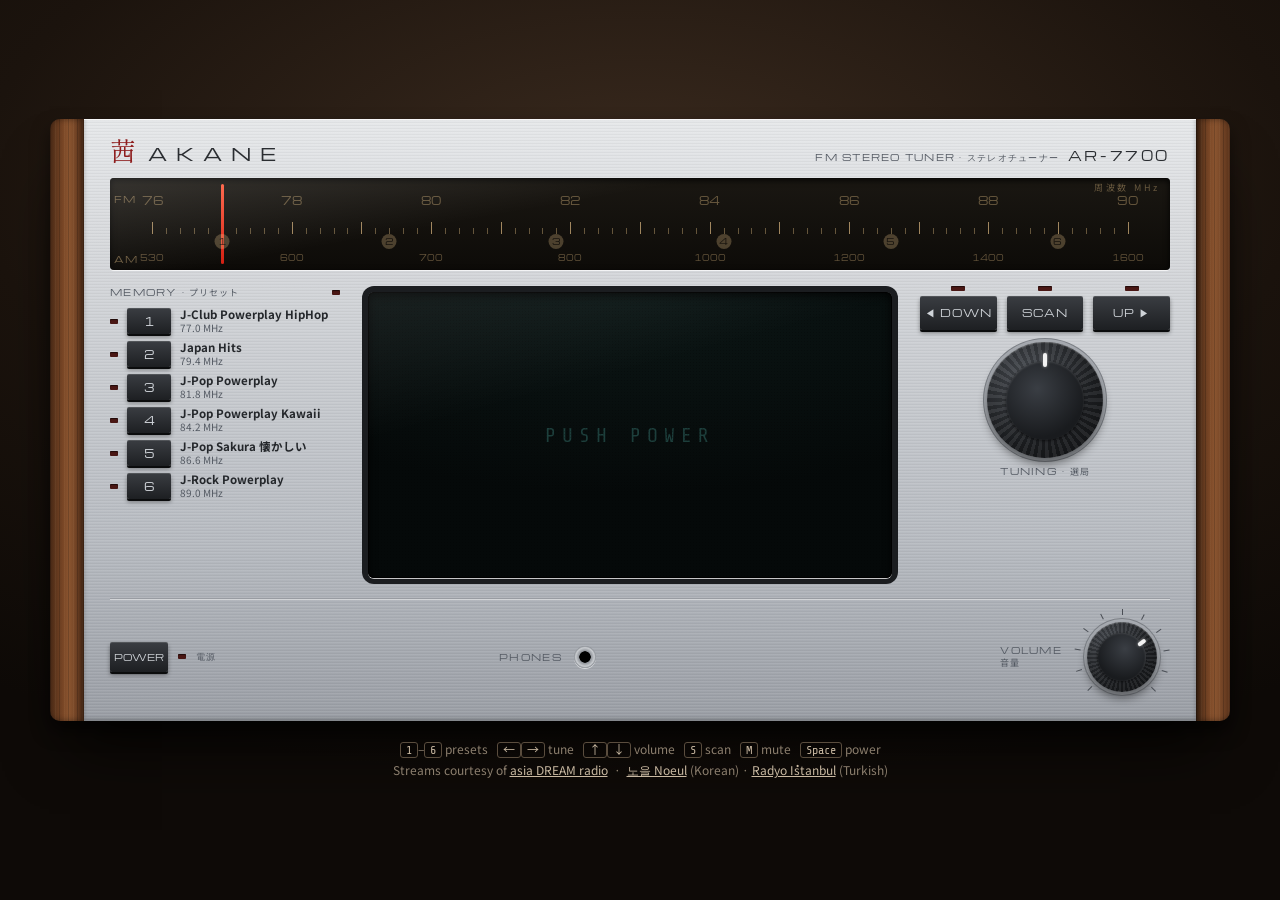
==== commit 9ca6bf2f: "Add 노을 Noeul, a Korean radio Five stations from current K-pop to older songs: Big B Radio K-Pop, K-W" ====
--- a/index.html
+++ b/index.html
@@ -38,7 +38,7 @@
     ariaPresets: "Station presets", ariaDown: "Tune down", ariaScan: "Auto scan", ariaUp: "Tune up",
     ariaTuning: "Tuning", ariaPower: "Power", ariaVolume: "Volume",
     keys: "<kbd>1</kbd>–<kbd>6</kbd> presets &nbsp; <kbd>←</kbd><kbd>→</kbd> tune &nbsp; <kbd>↑</kbd><kbd>↓</kbd> volume &nbsp; <kbd>S</kbd> scan &nbsp; <kbd>M</kbd> mute &nbsp; <kbd>Space</kbd> power",
-    credit: 'Streams courtesy of <a href="https://asiadreamradio.com" target="_blank" rel="noopener">asia DREAM radio</a> &nbsp;·&nbsp; <a href="istanbul/">Radyo İstanbul</a> (Turkish radio)',
+    credit: 'Streams courtesy of <a href="https://asiadreamradio.com" target="_blank" rel="noopener">asia DREAM radio</a> &nbsp;·&nbsp; <a href="korea/">노을 Noeul</a> (Korean) · <a href="istanbul/">Radyo İstanbul</a> (Turkish)',
     listening: n => `${n} listening`,
     fallbackArtist: "asia DREAM radio",
     noStations: "NO STATIONS — run resolve_stations.py",
--- a/player/radio.css
+++ b/player/radio.css
@@ -187,6 +187,7 @@
 }
 .art img { width: 100%; height: 100%; object-fit: cover; display: block; opacity: 0; transition: opacity .6s; filter: saturate(.92) contrast(1.02); }
 .art img.show { opacity: .95; }
+.art img.contain { object-fit: contain; padding: 10px; }
 .art .ph { position: absolute; inset: 0; display: grid; place-items: center; font-size: 56px; color: var(--vfd-dim); }
 .art .ph small { display: block; font-size: 10px; letter-spacing: .3em; text-align: center; }
 
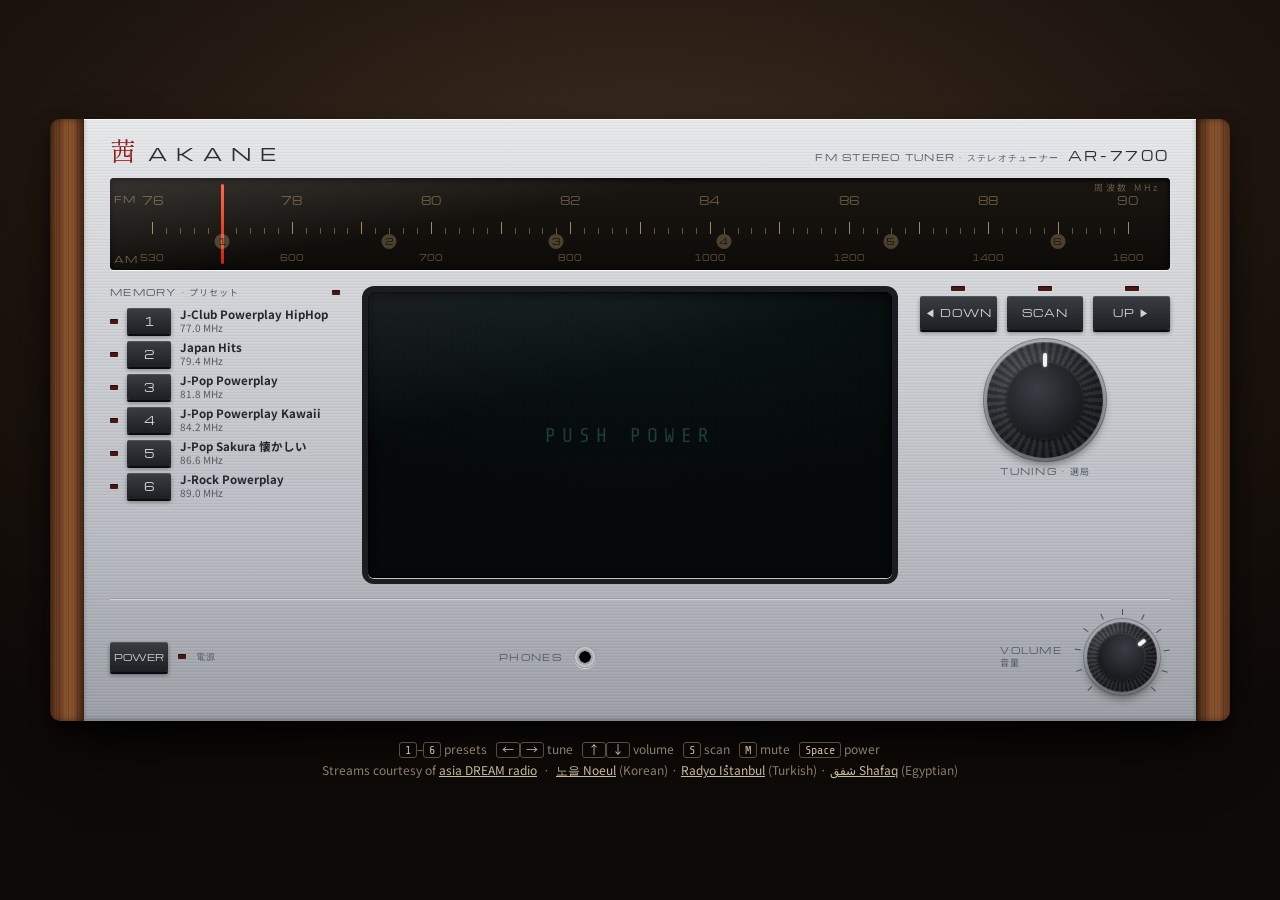
==== commit 9acf438e: "Add شفق Shafaq, an Egyptian radio Three stations on Zeno.FM: Arab Mix FM, Arab Mix Drama and OM Kalt" ====
--- a/index.html
+++ b/index.html
@@ -38,7 +38,7 @@
     ariaPresets: "Station presets", ariaDown: "Tune down", ariaScan: "Auto scan", ariaUp: "Tune up",
     ariaTuning: "Tuning", ariaPower: "Power", ariaVolume: "Volume",
     keys: "<kbd>1</kbd>–<kbd>6</kbd> presets &nbsp; <kbd>←</kbd><kbd>→</kbd> tune &nbsp; <kbd>↑</kbd><kbd>↓</kbd> volume &nbsp; <kbd>S</kbd> scan &nbsp; <kbd>M</kbd> mute &nbsp; <kbd>Space</kbd> power",
-    credit: 'Streams courtesy of <a href="https://asiadreamradio.com" target="_blank" rel="noopener">asia DREAM radio</a> &nbsp;·&nbsp; <a href="korea/">노을 Noeul</a> (Korean) · <a href="istanbul/">Radyo İstanbul</a> (Turkish)',
+    credit: 'Streams courtesy of <a href="https://asiadreamradio.com" target="_blank" rel="noopener">asia DREAM radio</a> &nbsp;·&nbsp; <a href="korea/">노을 Noeul</a> (Korean) · <a href="istanbul/">Radyo İstanbul</a> (Turkish) · <a href="egypt/">شفق Shafaq</a> (Egyptian)',
     listening: n => `${n} listening`,
     fallbackArtist: "asia DREAM radio",
     noStations: "NO STATIONS — run resolve_stations.py",
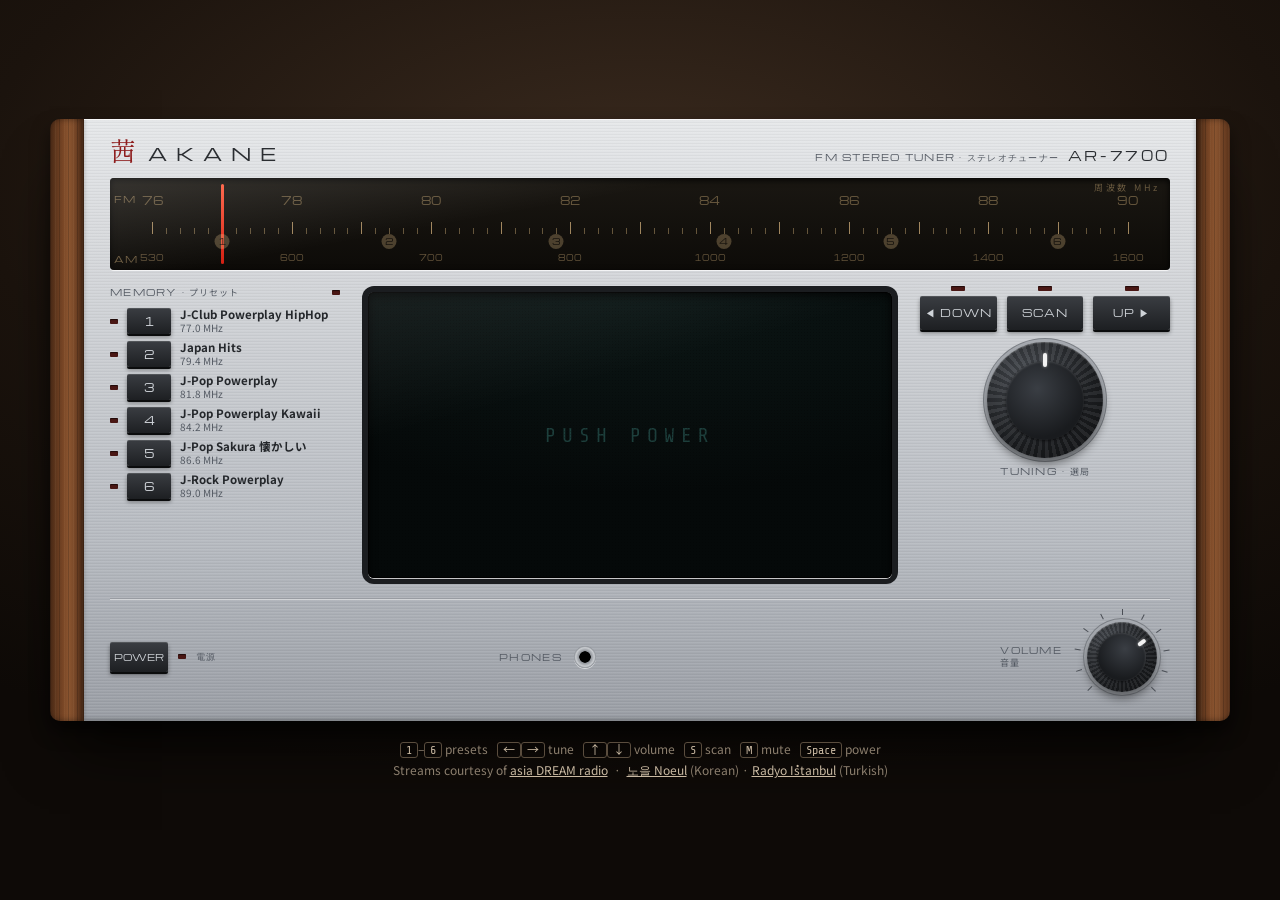
==== commit ecd51dc4: "Remove the Egyptian radio Every station it played is hosted on Zeno.FM, which inserts US casino ads " ====
--- a/index.html
+++ b/index.html
@@ -38,7 +38,7 @@
     ariaPresets: "Station presets", ariaDown: "Tune down", ariaScan: "Auto scan", ariaUp: "Tune up",
     ariaTuning: "Tuning", ariaPower: "Power", ariaVolume: "Volume",
     keys: "<kbd>1</kbd>–<kbd>6</kbd> presets &nbsp; <kbd>←</kbd><kbd>→</kbd> tune &nbsp; <kbd>↑</kbd><kbd>↓</kbd> volume &nbsp; <kbd>S</kbd> scan &nbsp; <kbd>M</kbd> mute &nbsp; <kbd>Space</kbd> power",
-    credit: 'Streams courtesy of <a href="https://asiadreamradio.com" target="_blank" rel="noopener">asia DREAM radio</a> &nbsp;·&nbsp; <a href="korea/">노을 Noeul</a> (Korean) · <a href="istanbul/">Radyo İstanbul</a> (Turkish) · <a href="egypt/">شفق Shafaq</a> (Egyptian)',
+    credit: 'Streams courtesy of <a href="https://asiadreamradio.com" target="_blank" rel="noopener">asia DREAM radio</a> &nbsp;·&nbsp; <a href="korea/">노을 Noeul</a> (Korean) · <a href="istanbul/">Radyo İstanbul</a> (Turkish)',
     listening: n => `${n} listening`,
     fallbackArtist: "asia DREAM radio",
     noStations: "NO STATIONS — run resolve_stations.py",
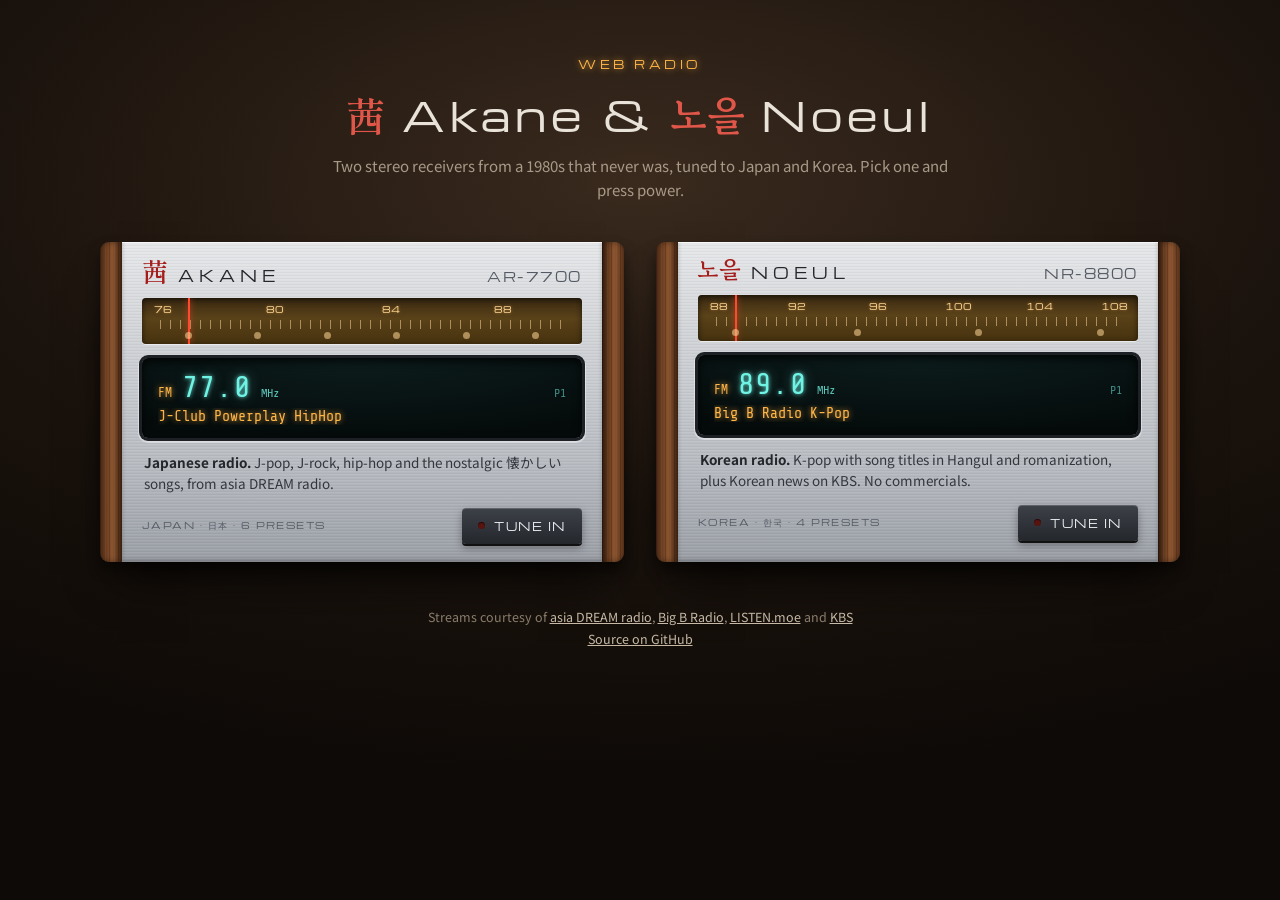
==== commit 7f76c047: "Add a landing page; move Akane to japan/; remove the Turkish radio The main address now opens a land" ====
--- a/index.html
+++ b/index.html
@@ -1,51 +1,249 @@
 <!doctype html>
-<html lang="ja">
+<html lang="en">
 <head>
 <meta charset="utf-8">
 <meta name="viewport" content="width=device-width, initial-scale=1">
-<title>茜 Akane Radio</title>
+<title>Akane &amp; Noeul Radio</title>
+<meta name="description" content="Two web radios styled like 1980s stereo receivers: 茜 Akane for Japanese music and 노을 Noeul for Korean music and news.">
 <link rel="preconnect" href="https://fonts.googleapis.com">
 <link rel="preconnect" href="https://fonts.gstatic.com" crossorigin>
-<link href="https://fonts.googleapis.com/css2?family=Michroma&family=Share+Tech+Mono&family=Noto+Sans+JP:wght@400;700&family=Shippori+Mincho:wght@600&display=swap" rel="stylesheet">
-<link rel="stylesheet" href="player/radio.css">
+<link href="https://fonts.googleapis.com/css2?family=Michroma&family=Share+Tech+Mono&family=Noto+Sans+JP:wght@400;700&family=Noto+Sans+KR:wght@400;700&family=Shippori+Mincho:wght@600&family=Gowun+Batang:wght@700&display=swap" rel="stylesheet">
 <style>
 :root {
-  --font-body: "Noto Sans JP", system-ui, sans-serif;
-  --font-vfd: "Share Tech Mono", "Noto Sans JP", monospace;
-  --font-mark: "Shippori Mincho", serif;
+  --vfd: #6ff3e4;
+  --vfd-dim: rgba(111, 243, 228, .13);
+  --vfd-glow: 0 0 4px rgba(111, 243, 228, .85), 0 0 14px rgba(111, 243, 228, .35);
+  --amber: #ffb547;
+  --amber-glow: 0 0 6px rgba(255, 181, 71, .8);
+  --led-red: #ff3b2f;
+  --ink: #23262b;
+  --ink-soft: #545a63;
+  --alu-1: #d9dbde;
+  --alu-2: #b7bbc1;
+  --alu-3: #9a9ea5;
+  --paper: #e8e2d8;
+  --paper-soft: #a89a88;
+}
+* { box-sizing: border-box; }
+html, body { margin: 0; }
+body {
+  min-height: 100vh;
+  background: radial-gradient(1200px 600px at 50% 20%, #3a2a1e 0%, #1b130d 55%, #0e0a07 100%);
+  color: var(--paper);
+  font-family: "Noto Sans JP", "Noto Sans KR", system-ui, sans-serif;
+  display: flex; flex-direction: column; align-items: center;
+  padding: 56px 16px 32px;
+}
+
+/* ---------- Heading ---------- */
+header { text-align: center; max-width: 640px; margin-bottom: 40px; }
+.kicker { font-family: Michroma, sans-serif; font-size: 11px; letter-spacing: .32em; text-transform: uppercase; color: var(--amber); text-shadow: var(--amber-glow); }
+h1 { margin: 14px 0 10px; font-family: Michroma, sans-serif; font-weight: 400; font-size: clamp(26px, 5vw, 40px); letter-spacing: .12em; }
+h1 .jp { font-family: "Shippori Mincho", serif; font-weight: 600; color: #e0574a; letter-spacing: 0; }
+h1 .kr { font-family: "Gowun Batang", serif; font-weight: 700; color: #e0574a; letter-spacing: 0; }
+.lede { margin: 0; color: var(--paper-soft); font-size: 15px; line-height: 1.6; }
+
+/* ---------- Faceplates ---------- */
+.sets { width: 100%; max-width: 1080px; display: grid; grid-template-columns: repeat(2, minmax(0, 1fr)); gap: 32px; }
+.set {
+  display: grid; grid-template-columns: 22px minmax(0, 1fr) 22px;
+  border-radius: 9px; text-decoration: none; color: inherit;
+  box-shadow: 0 30px 46px -18px rgba(0,0,0,.8), 0 8px 14px rgba(0,0,0,.45);
+  transition: transform .25s ease, box-shadow .25s ease;
+}
+.set:hover { transform: translateY(-3px); box-shadow: 0 38px 54px -18px rgba(0,0,0,.85), 0 10px 18px rgba(0,0,0,.5); }
+.set:focus-visible { outline: 2px solid var(--amber); outline-offset: 6px; }
+.cheek {
+  background:
+    repeating-linear-gradient(90deg, rgba(0,0,0,.18) 0 1px, transparent 1px 5px, rgba(255,220,170,.05) 5px 6px, transparent 6px 9px),
+    linear-gradient(90deg, #4a2a16, #7a4726 40%, #8b5530 55%, #5b331b);
+}
+.cheek.l { border-radius: 9px 0 0 9px; box-shadow: inset -3px 0 6px rgba(0,0,0,.45); }
+.cheek.r { border-radius: 0 9px 9px 0; box-shadow: inset 3px 0 6px rgba(0,0,0,.45); }
+.face {
+  min-width: 0; padding: 16px 20px 18px; color: var(--ink);
+  background:
+    repeating-linear-gradient(0deg, rgba(255,255,255,.07) 0 1px, rgba(0,0,0,.035) 1px 2px, transparent 2px 3px),
+    linear-gradient(180deg, #e6e8ea 0%, var(--alu-1) 18%, var(--alu-2) 70%, var(--alu-3) 100%);
+  box-shadow: inset 0 1px 0 rgba(255,255,255,.8), inset 0 -2px 4px rgba(0,0,0,.25);
+}
+.top { display: flex; align-items: baseline; justify-content: space-between; gap: 12px; }
+.brand { display: flex; align-items: baseline; gap: 10px; white-space: nowrap; }
+.mark { font-size: 26px; line-height: 1; color: #a51c1c; }
+.set.jp .mark { font-family: "Shippori Mincho", serif; font-weight: 600; }
+.set.kr .mark { font-family: "Gowun Batang", serif; font-weight: 700; font-size: 23px; }
+.name { font-family: Michroma, sans-serif; font-size: 15px; letter-spacing: .34em; }
+.model { font-family: Michroma, sans-serif; font-size: 13px; letter-spacing: .12em; color: var(--ink-soft); }
+
+/* Mini dial: the same amber glass as the receivers, with a needle that follows the scan. */
+.dial {
+  position: relative; height: 46px; margin: 12px 0 14px; border-radius: 4px; overflow: hidden;
+  background: linear-gradient(180deg, #3b2a12, #5a4219 45%, #46320f);
+  box-shadow: inset 0 2px 6px rgba(0,0,0,.6), 0 1px 0 rgba(255,255,255,.6);
+}
+.dial .ticks {
+  position: absolute; left: 4%; right: 4%; top: 22px; height: 9px;
+  background: repeating-linear-gradient(90deg, rgba(255,214,150,.75) 0 1px, transparent 1px 10px);
+  opacity: .7;
+}
+.dial .num { position: absolute; top: 5px; transform: translateX(-50%); font-family: Michroma, sans-serif; font-size: 9px; color: #ffd796; text-shadow: 0 0 3px rgba(255,190,90,.5); }
+.dial .dot { position: absolute; bottom: 5px; width: 7px; height: 7px; margin-left: -3.5px; border-radius: 50%; background: #ffd796; opacity: .55; }
+.dial .needle { position: absolute; top: 0; bottom: 0; width: 2px; margin-left: -1px; background: #ff4a2e; box-shadow: 0 0 6px rgba(255,74,46,.8); transition: left .9s cubic-bezier(.5,0,.3,1); }
+
+/* Display window */
+.vfd {
+  border-radius: 6px; padding: 12px 16px 13px;
+  background: radial-gradient(120% 140% at 50% 0%, #0d1d1d, #050b0b 70%);
+  box-shadow: inset 0 3px 10px rgba(0,0,0,.85), 0 0 0 3px #1d2024, 0 1px 0 4px rgba(255,255,255,.4);
+  font-family: "Share Tech Mono", "Noto Sans JP", "Noto Sans KR", monospace;
+}
+.vfd .row { display: flex; align-items: baseline; gap: 10px; }
+.vfd .band { color: var(--amber); text-shadow: var(--amber-glow); font-size: 13px; }
+.vfd .freq { color: var(--vfd); text-shadow: var(--vfd-glow); font-size: 30px; letter-spacing: .04em; }
+.vfd .unit { color: var(--vfd); opacity: .8; font-size: 12px; }
+.vfd .preset { margin-left: auto; color: var(--vfd); opacity: .55; font-size: 12px; }
+.vfd .station { margin-top: 4px; color: var(--amber); text-shadow: var(--amber-glow); font-size: 15px; white-space: nowrap; overflow: hidden; text-overflow: ellipsis; transition: opacity .25s; }
+.vfd .station.fade { opacity: 0; }
+
+.about { margin: 14px 2px 0; font-size: 13.5px; line-height: 1.55; color: #33373d; }
+.about b { color: var(--ink); }
+.go {
+  margin-top: 14px; display: flex; align-items: center; justify-content: space-between; gap: 12px;
+}
+.go .count { min-width: 0; font-family: Michroma, sans-serif; font-size: 9px; letter-spacing: .16em; text-transform: uppercase; color: var(--ink-soft); }
+.go .btn {
+  display: inline-flex; align-items: center; gap: 9px;
+  font-family: Michroma, sans-serif; font-size: 11px; letter-spacing: .14em; color: #e9ebee;
+  padding: 10px 16px; border-radius: 4px; white-space: nowrap; flex: none;
+  background: linear-gradient(180deg, #3d4148, #24272c);
+  box-shadow: 0 2px 0 #111, 0 4px 8px rgba(0,0,0,.35), inset 0 1px 0 rgba(255,255,255,.18);
+}
+.go .led { width: 7px; height: 7px; border-radius: 50%; background: #5a1410; box-shadow: inset 0 1px 1px rgba(0,0,0,.6); transition: background .2s, box-shadow .2s; }
+.set:hover .led, .set:focus-visible .led { background: var(--led-red); box-shadow: 0 0 8px var(--led-red); }
+
+footer { margin-top: 44px; text-align: center; font-size: 12.5px; line-height: 1.8; color: #8a7d6c; }
+footer a { color: #c7b9a6; }
+
+@media (max-width: 820px) {
+  body { padding-top: 36px; }
+  header { margin-bottom: 28px; }
+  .sets { grid-template-columns: minmax(0, 1fr); gap: 24px; max-width: 560px; }
+}
+@media (max-width: 420px) {
+  .set { grid-template-columns: 12px minmax(0, 1fr) 12px; }
+  .face { padding: 14px 14px 16px; }
+  .name { letter-spacing: .22em; font-size: 13px; }
+  .model { font-size: 11px; }
+  .vfd .freq { font-size: 26px; }
+}
+@media (prefers-reduced-motion: reduce) {
+  .set, .dial .needle, .vfd .station { transition: none; }
+  .set:hover { transform: none; }
 }
 </style>
 </head>
 <body>
+
+<header>
+  <div class="kicker">Web radio</div>
+  <h1><span class="jp">茜</span> Akane &amp; <span class="kr">노을</span> Noeul</h1>
+  <p class="lede">Two stereo receivers from a 1980s that never was, tuned to Japan and Korea. Pick one and press power.</p>
+</header>
+
+<main class="sets">
+  <a class="set jp" href="japan/" data-stations="japan/stations.js" data-band="76,90,77,89">
+    <span class="cheek l"></span>
+    <div class="face">
+      <div class="top">
+        <div class="brand"><span class="mark" lang="ja">茜</span><span class="name">AKANE</span></div>
+        <span class="model">AR-7700</span>
+      </div>
+      <div class="dial" aria-hidden="true"><div class="ticks"></div><div class="needle"></div></div>
+      <div class="vfd" aria-hidden="true">
+        <div class="row"><span class="band">FM</span><span class="freq">77.0</span><span class="unit">MHz</span><span class="preset"></span></div>
+        <div class="station">asia DREAM radio</div>
+      </div>
+      <p class="about"><b>Japanese radio.</b> J-pop, J-rock, hip-hop and the nostalgic <span lang="ja">懐かしい</span> songs, from asia DREAM radio.</p>
+      <div class="go"><span class="count">Japan · 日本</span><span class="btn"><span class="led"></span>TUNE IN</span></div>
+    </div>
+    <span class="cheek r"></span>
+  </a>
+
+  <a class="set kr" href="korea/" data-stations="korea/stations.js" data-band="88,108,89,107">
+    <span class="cheek l"></span>
+    <div class="face">
+      <div class="top">
+        <div class="brand"><span class="mark" lang="ko">노을</span><span class="name">NOEUL</span></div>
+        <span class="model">NR-8800</span>
+      </div>
+      <div class="dial" aria-hidden="true"><div class="ticks"></div><div class="needle"></div></div>
+      <div class="vfd" aria-hidden="true">
+        <div class="row"><span class="band">FM</span><span class="freq">89.0</span><span class="unit">MHz</span><span class="preset"></span></div>
+        <div class="station">K-pop · KBS</div>
+      </div>
+      <p class="about"><b>Korean radio.</b> K-pop with song titles in Hangul and romanization, plus Korean news on KBS. No commercials.</p>
+      <div class="go"><span class="count">Korea · 한국</span><span class="btn"><span class="led"></span>TUNE IN</span></div>
+    </div>
+    <span class="cheek r"></span>
+  </a>
+</main>
+
+<footer>
+  Streams courtesy of <a href="https://asiadreamradio.com" target="_blank" rel="noopener">asia DREAM radio</a>,
+  <a href="https://bigbradio.net" target="_blank" rel="noopener">Big B Radio</a>,
+  <a href="https://listen.moe" target="_blank" rel="noopener">LISTEN.moe</a> and
+  <a href="https://www.kbs.co.kr" target="_blank" rel="noopener">KBS</a><br>
+  <a href="https://github.com/akirikku/radio" target="_blank" rel="noopener">Source on GitHub</a>
+</footer>
+
 <script>
-window.RADIO = {
-  id: "akane",
-  title: "茜 Akane Radio",
-  source: "asiadream",
-  band: { min: 76, max: 90, first: 77, last: 89 }, // Japanese FM band
-  labels: {
-    mark: "茜", brand: "AKANE", model: "AR-7700",
-    subtitle: "FM Stereo Tuner · ステレオチューナー",
-    dialTag: "周波数 MHz",
-    memory: 'Memory · <span class="native">プリセット</span>',
-    push: "PUSH POWER",
-    tuned: "TUNED", scanning: "SCAN", mute: "MUTE", noArt: "NO ART",
-    down: "◀ DOWN", scan: "SCAN", up: "UP ▶",
-    tuning: 'Tuning · <span class="native">選局</span>',
-    power: "POWER", powerNote: "電源",
-    phones: "Phones",
-    volume: 'Volume<br><span class="native">音量</span>',
-    ariaPresets: "Station presets", ariaDown: "Tune down", ariaScan: "Auto scan", ariaUp: "Tune up",
-    ariaTuning: "Tuning", ariaPower: "Power", ariaVolume: "Volume",
-    keys: "<kbd>1</kbd>–<kbd>6</kbd> presets &nbsp; <kbd>←</kbd><kbd>→</kbd> tune &nbsp; <kbd>↑</kbd><kbd>↓</kbd> volume &nbsp; <kbd>S</kbd> scan &nbsp; <kbd>M</kbd> mute &nbsp; <kbd>Space</kbd> power",
-    credit: 'Streams courtesy of <a href="https://asiadreamradio.com" target="_blank" rel="noopener">asia DREAM radio</a> &nbsp;·&nbsp; <a href="korea/">노을 Noeul</a> (Korean) · <a href="istanbul/">Radyo İstanbul</a> (Turkish)',
-    listening: n => `${n} listening`,
-    fallbackArtist: "asia DREAM radio",
-    noStations: "NO STATIONS — run resolve_stations.py",
-  },
-};
+// Each faceplate scans through its radio's real presets, read from the same stations.js the
+// player uses. Without it (offline, file://) the faceplates just show their static text.
+(function () {
+  const reduced = matchMedia("(prefers-reduced-motion: reduce)").matches;
+  document.querySelectorAll(".set").forEach(async (set, n) => {
+    const [min, max, first, last] = set.dataset.band.split(",").map(Number);
+    const pct = f => 4 + 92 * (f - min) / (max - min); // matches the .ticks inset
+    const dial = set.querySelector(".dial"), needle = dial.querySelector(".needle");
+    // Scale numbers every 4 MHz, each placed at its true position on the band.
+    // The end labels lean inward so they stay inside the glass on narrow screens.
+    for (let f = min; f <= max; f += 4) {
+      const shift = f === min ? -30 : f + 4 > max ? -70 : -50;
+      dial.insertAdjacentHTML("afterbegin", `<span class="num" style="left:${pct(f)}%;transform:translateX(${shift}%)">${f}</span>`);
+    }
+    needle.style.left = pct(first) + "%";
+
+    let stations;
+    try {
+      const t = await (await fetch(set.dataset.stations)).text();
+      stations = JSON.parse(t.slice(t.indexOf("["), t.lastIndexOf("]") + 1));
+    } catch { return; }
+    if (!stations.length) return;
+    // Same spacing as the player: presets spread evenly from the first to the last frequency.
+    const freqFor = i => stations.length === 1 ? first : first + i * (last - first) / (stations.length - 1);
+    stations.forEach((_, i) => dial.insertAdjacentHTML("beforeend", `<span class="dot" style="left:${pct(freqFor(i))}%"></span>`));
+    set.querySelector(".count").textContent += ` · ${stations.length} presets`;
+
+    const freq = set.querySelector(".freq"), name = set.querySelector(".station"), preset = set.querySelector(".preset");
+    let i = 0;
+    const show = () => {
+      const f = freqFor(i);
+      needle.style.left = pct(f) + "%";
+      freq.textContent = f.toFixed(1);
+      preset.textContent = `P${i + 1}`;
+      name.classList.add("fade");
+      setTimeout(() => { name.textContent = stations[i].name; name.classList.remove("fade"); }, reduced ? 0 : 250);
+    };
+    show();
+    if (reduced || stations.length < 2) return;
+    // Stagger the two sets so they don't step in unison.
+    setTimeout(() => setInterval(() => {
+      if (document.hidden) return;
+      i = (i + 1) % stations.length;
+      show();
+    }, 3200), n * 1600);
+  });
+})();
 </script>
-<script src="stations.js"></script>
-<script src="player/radio.js"></script>
 </body>
 </html>
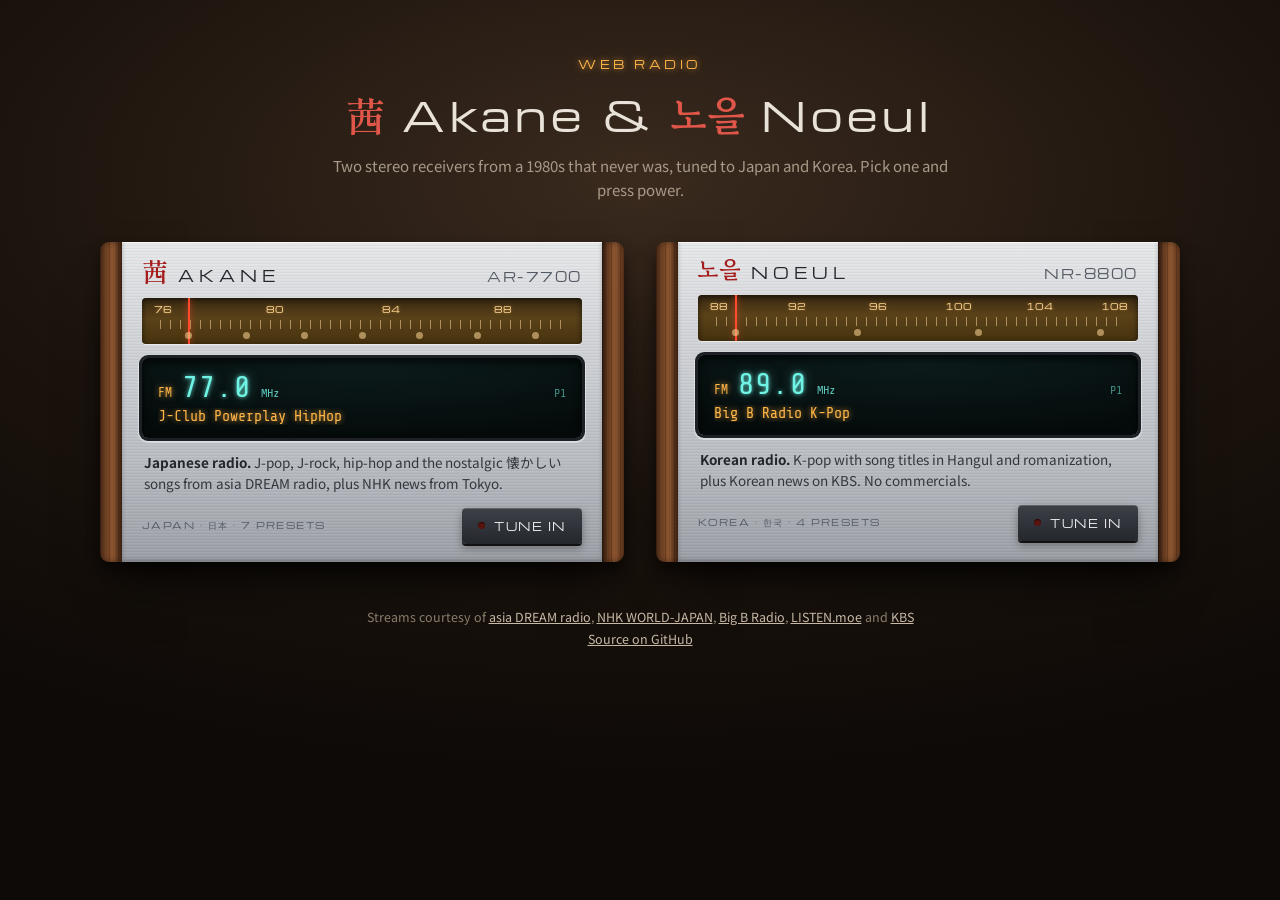
==== commit 52f8c83b: "Akane: add NHK Radio 1 news from Tokyo NHK's own streams are blocked outside Japan, but NHK WORLD-JA" ====
--- a/index.html
+++ b/index.html
@@ -163,7 +163,7 @@
         <div class="row"><span class="band">FM</span><span class="freq">77.0</span><span class="unit">MHz</span><span class="preset"></span></div>
         <div class="station">asia DREAM radio</div>
       </div>
-      <p class="about"><b>Japanese radio.</b> J-pop, J-rock, hip-hop and the nostalgic <span lang="ja">懐かしい</span> songs, from asia DREAM radio.</p>
+      <p class="about"><b>Japanese radio.</b> J-pop, J-rock, hip-hop and the nostalgic <span lang="ja">懐かしい</span> songs from asia DREAM radio, plus NHK news from Tokyo.</p>
       <div class="go"><span class="count">Japan · 日本</span><span class="btn"><span class="led"></span>TUNE IN</span></div>
     </div>
     <span class="cheek r"></span>
@@ -190,6 +190,7 @@
 
 <footer>
   Streams courtesy of <a href="https://asiadreamradio.com" target="_blank" rel="noopener">asia DREAM radio</a>,
+  <a href="https://www3.nhk.or.jp/nhkworld/ja/" target="_blank" rel="noopener">NHK WORLD-JAPAN</a>,
   <a href="https://bigbradio.net" target="_blank" rel="noopener">Big B Radio</a>,
   <a href="https://listen.moe" target="_blank" rel="noopener">LISTEN.moe</a> and
   <a href="https://www.kbs.co.kr" target="_blank" rel="noopener">KBS</a><br>
